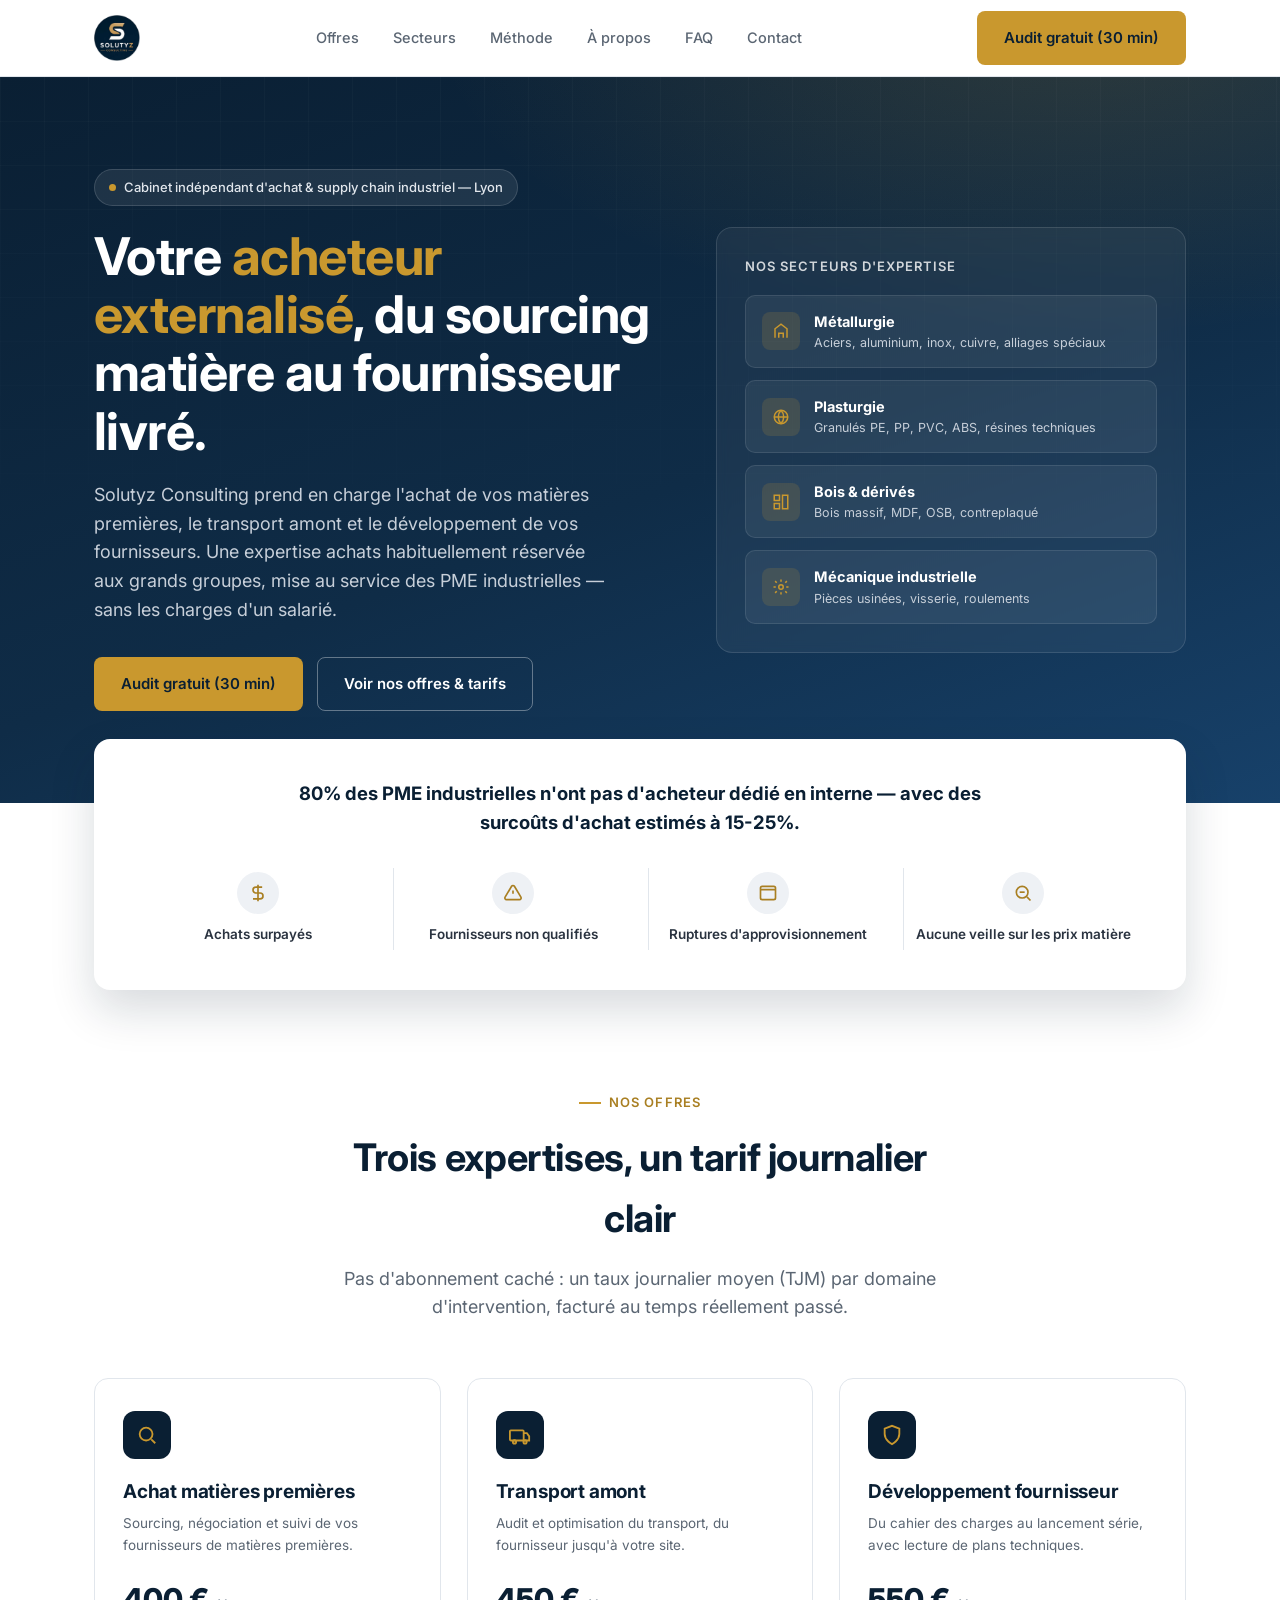
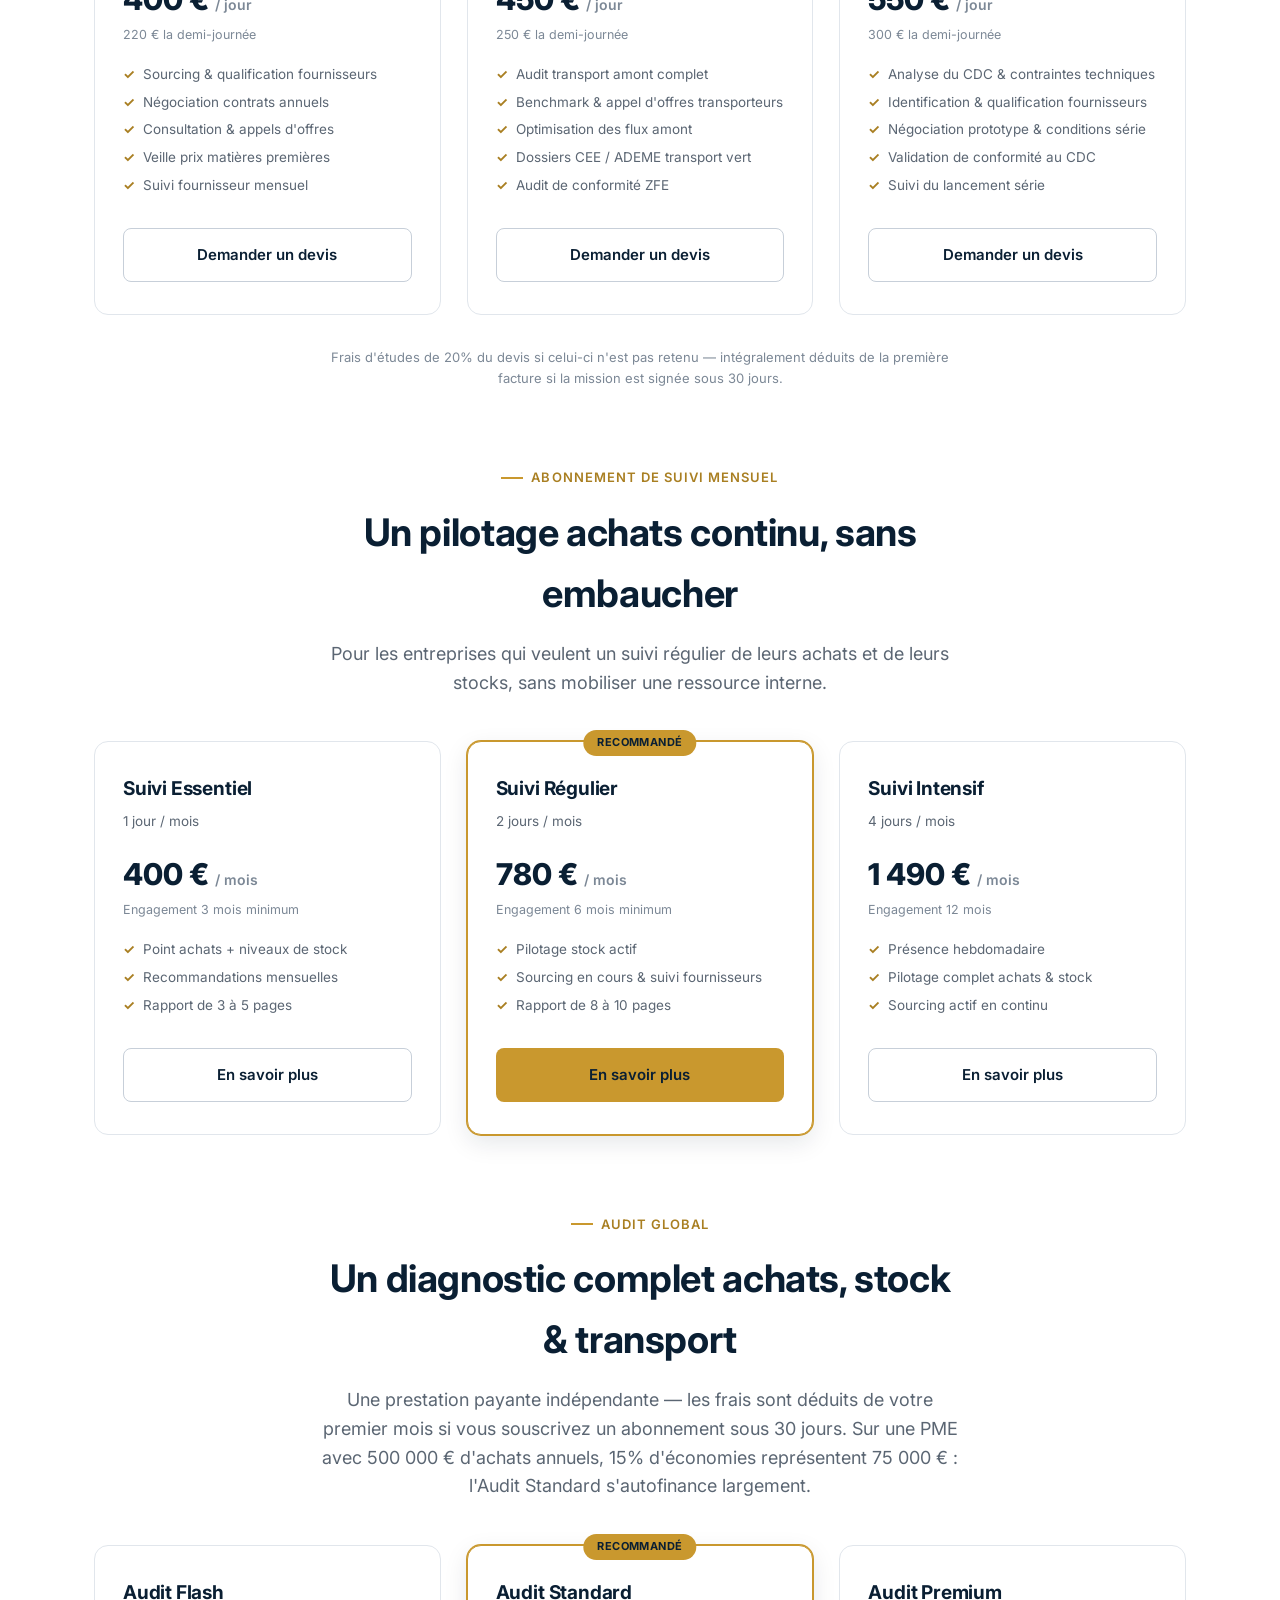
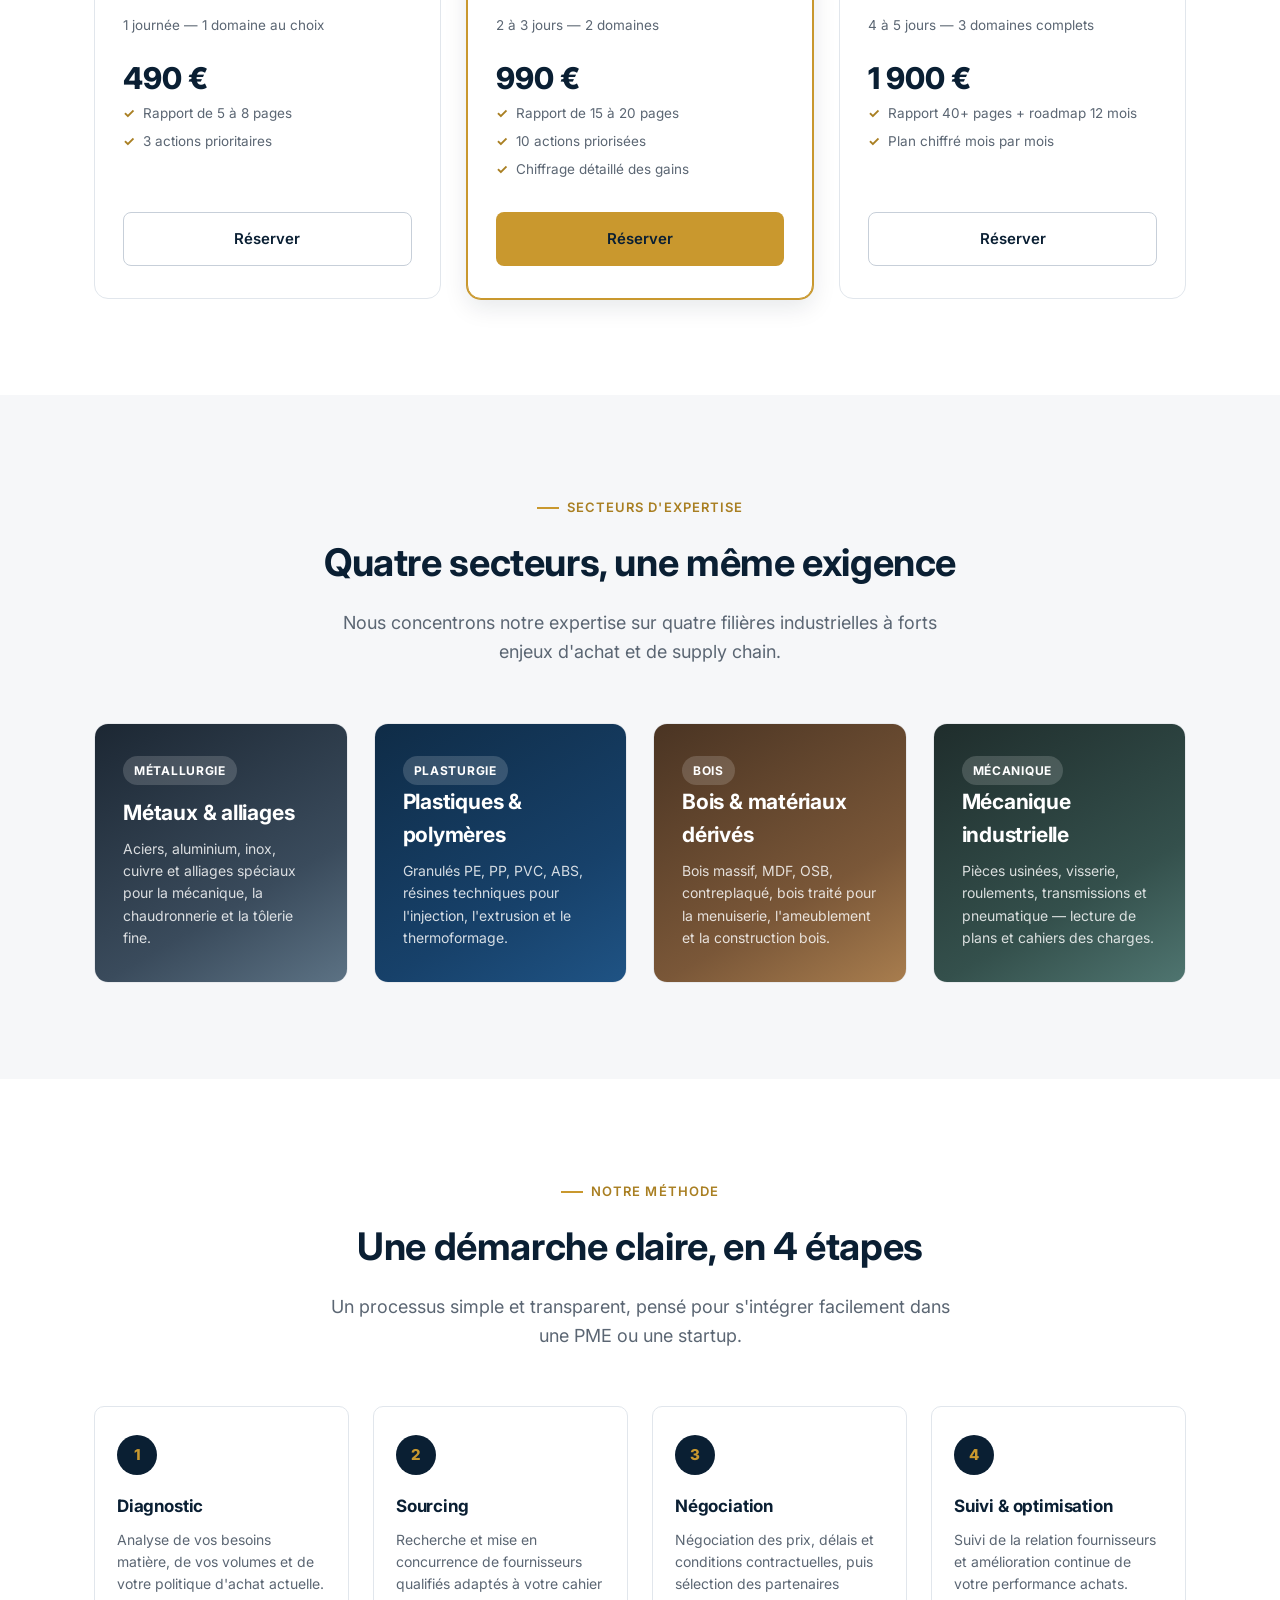
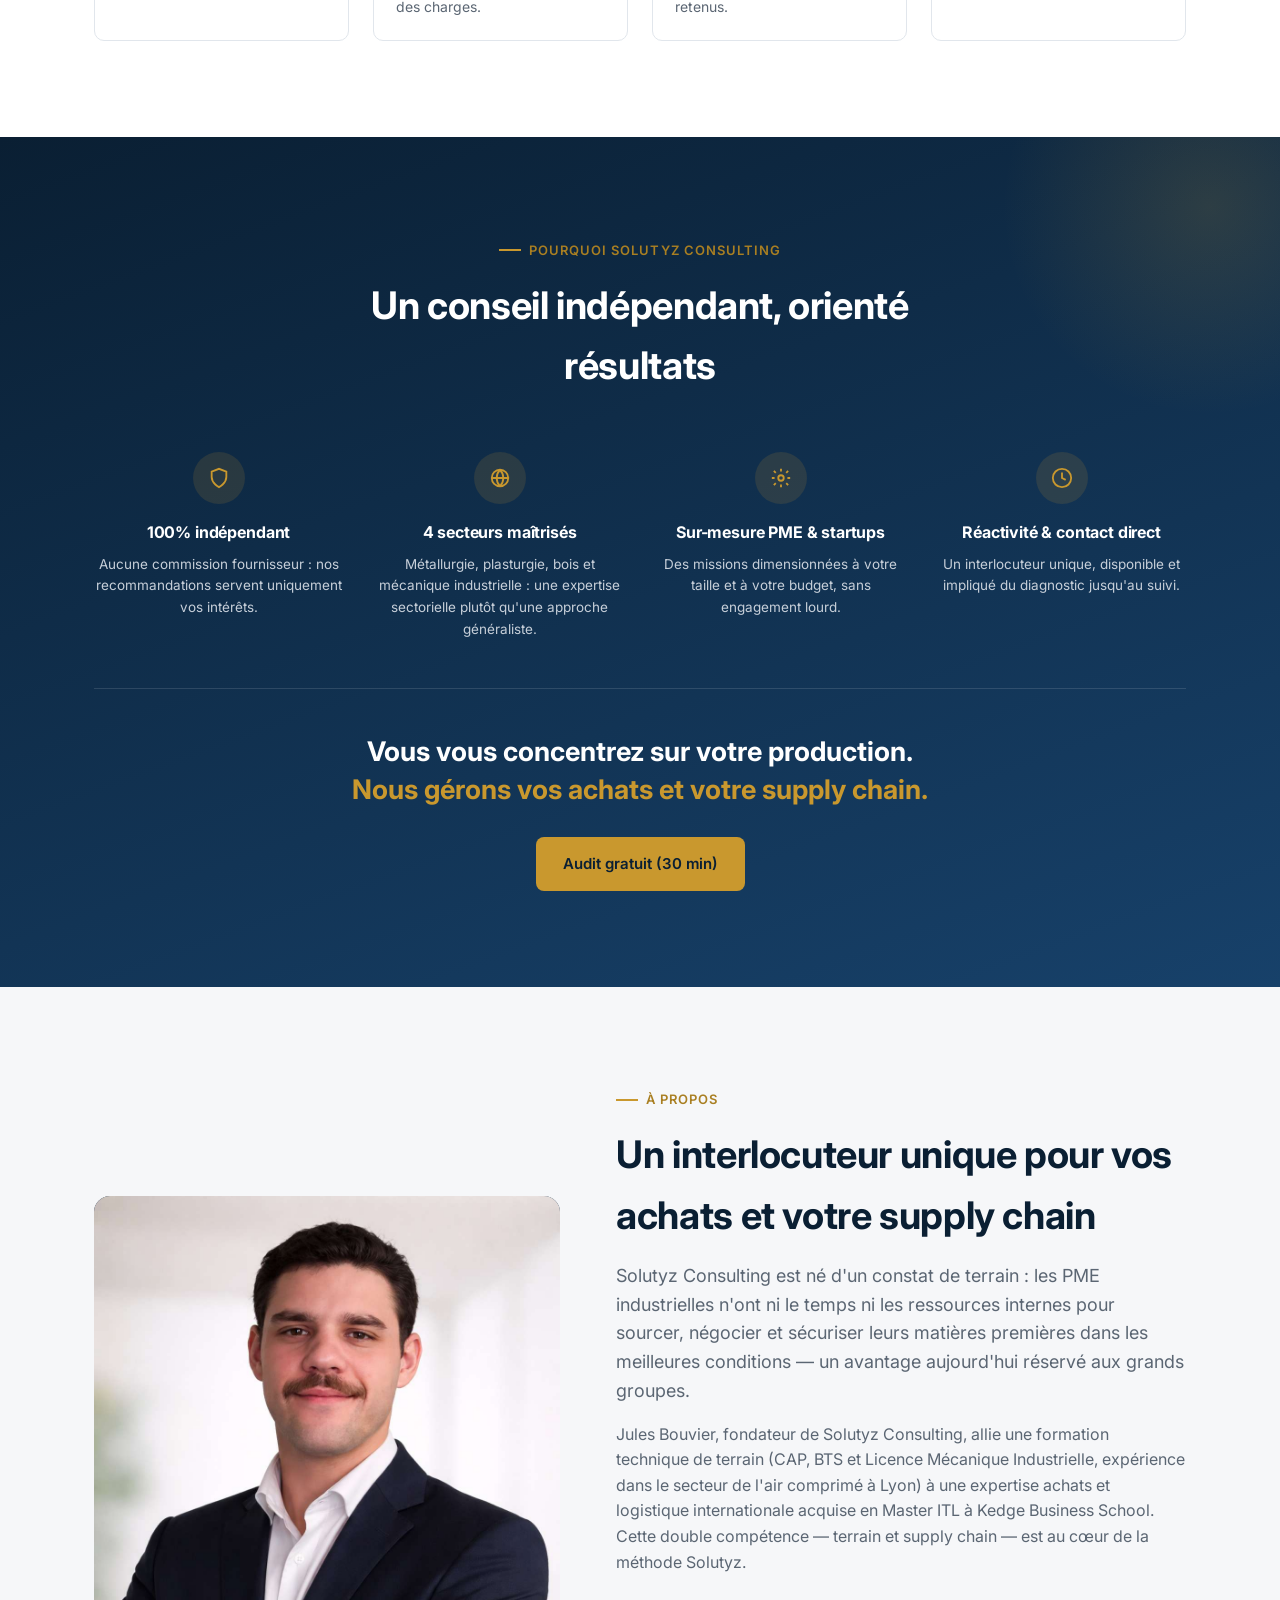
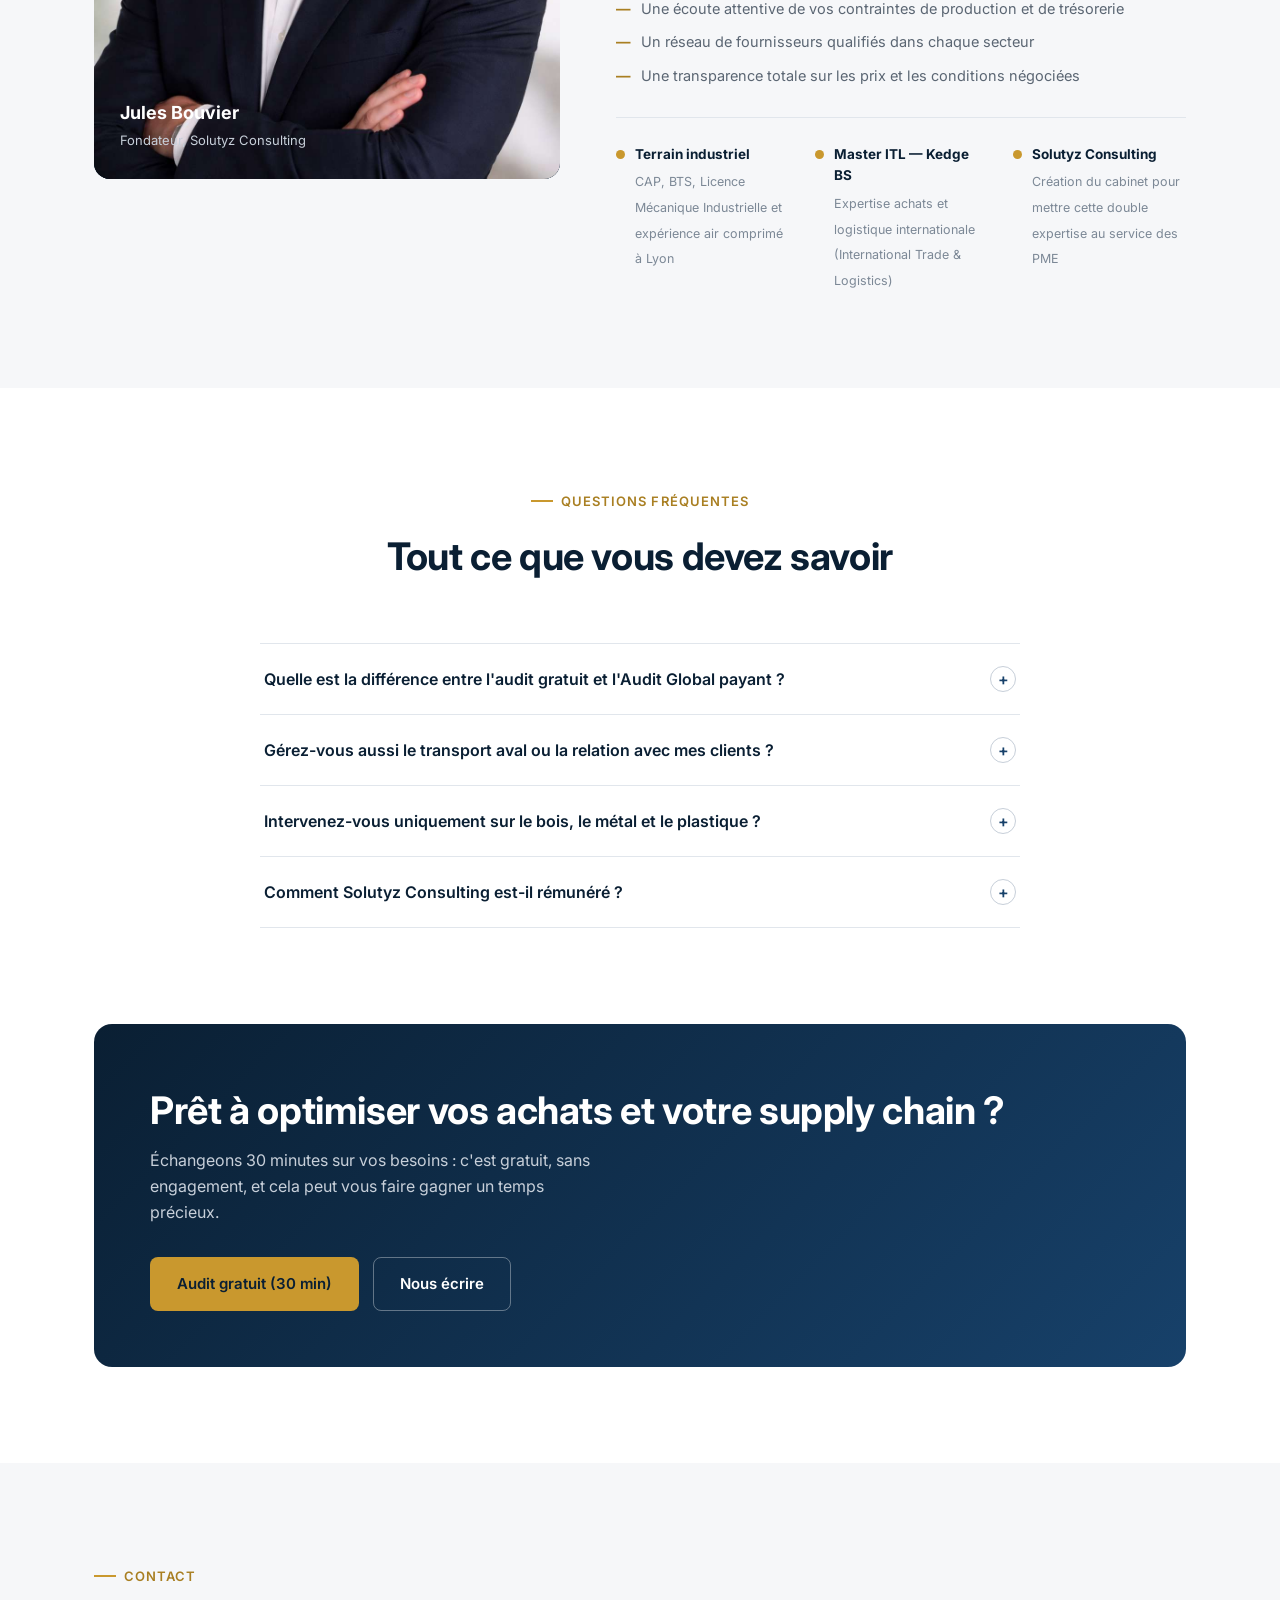
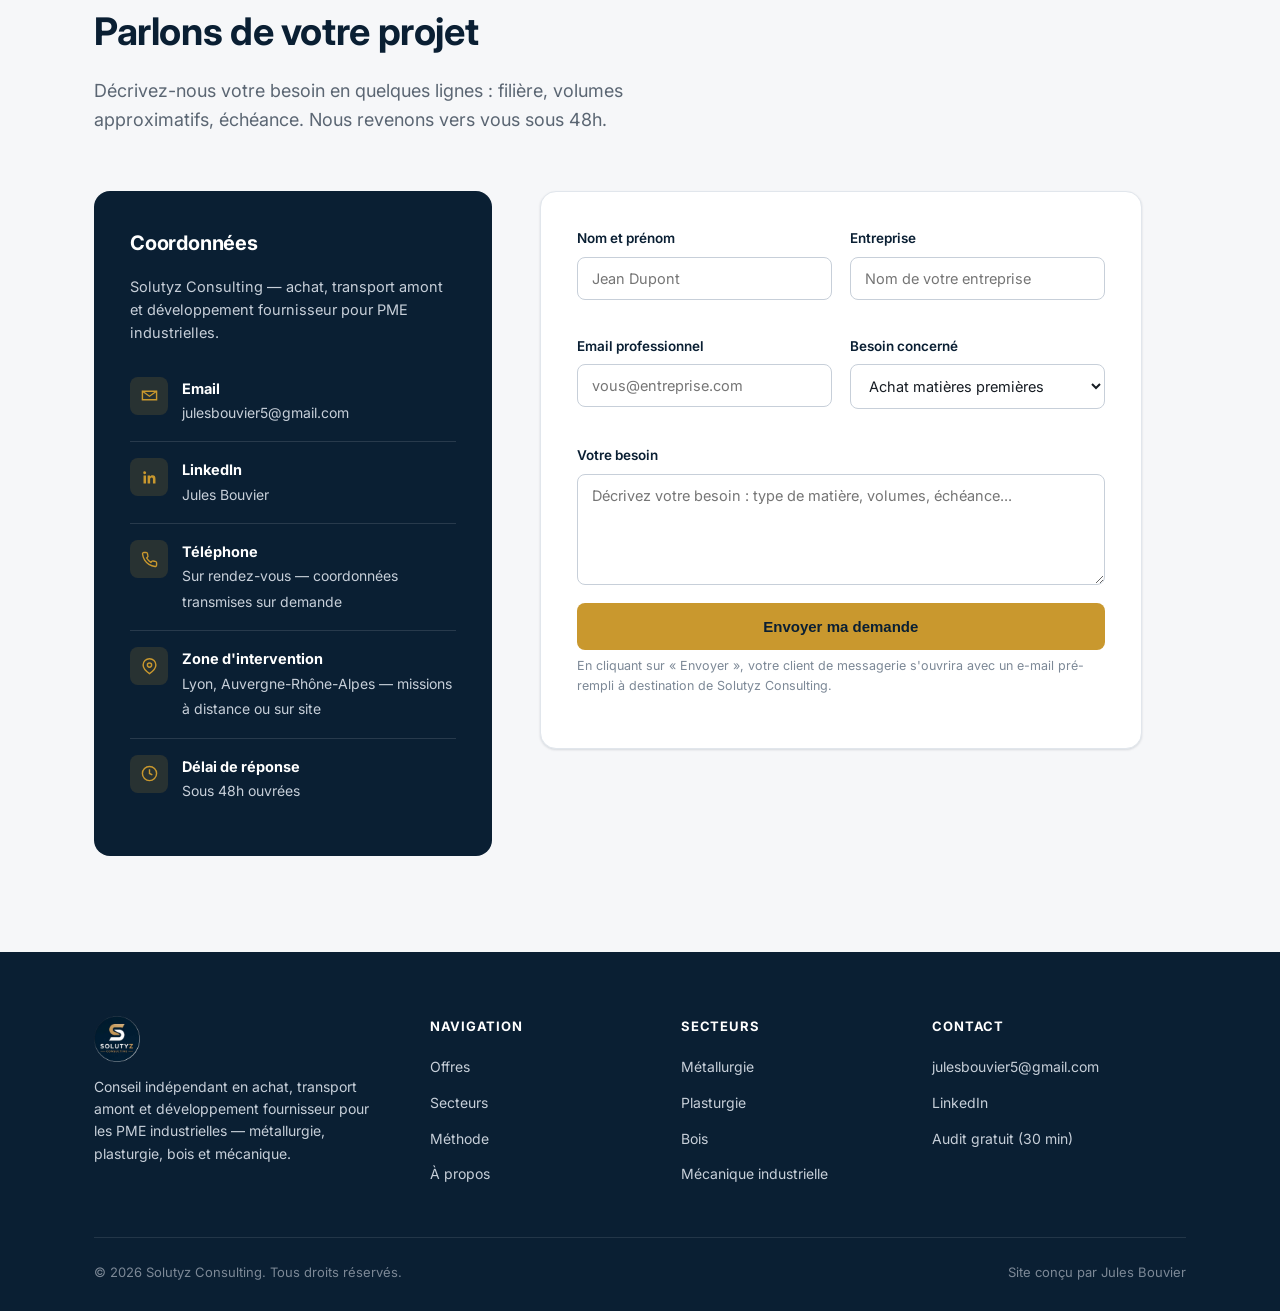
==== index.html @ 5e4d55a3 "Site vitrine Solutyz Consulting" ====
<!DOCTYPE html>
<html lang="fr">
<head>
<meta charset="UTF-8">
<meta name="viewport" content="width=device-width, initial-scale=1.0">
<title>Solutyz Consulting — Achat & Supply Chain industriel pour PME</title>
<meta name="description" content="Solutyz Consulting accompagne les PME industrielles dans l'achat de matières premières, le transport amont et le développement fournisseur — bois, métallurgie, plasturgie et mécanique industrielle. Basé à Lyon, Auvergne-Rhône-Alpes.">
<meta name="theme-color" content="#0a1f33">

<!-- Open Graph -->
<meta property="og:type" content="website">
<meta property="og:title" content="Solutyz Consulting — Achat & Supply Chain industriel">
<meta property="og:description" content="Achat de matières premières, transport amont et développement fournisseur pour PME industrielles — Bois, Métallurgie, Plasturgie, Mécanique.">

<link rel="preconnect" href="https://fonts.googleapis.com">
<link rel="preconnect" href="https://fonts.gstatic.com" crossorigin>
<link href="https://fonts.googleapis.com/css2?family=Inter:wght@400;500;600;700;800&display=swap" rel="stylesheet">
<link rel="stylesheet" href="assets/css/styles.css">

<link rel="icon" type="image/png" href="assets/img/logo.png">
</head>
<body>

<!-- ==================== HEADER ==================== -->
<header class="site-header">
  <div class="container">
    <a href="#accueil" class="brand" aria-label="Solutyz Consulting — Accueil">
      <span class="brand-mark">
        <img src="assets/img/logo.png" alt="Solutyz Consulting" width="100" height="100">
      </span>
    </a>

    <nav class="nav-links" id="navLinks">
      <a href="#offres">Offres</a>
      <a href="#secteurs">Secteurs</a>
      <a href="#methode">Méthode</a>
      <a href="#apropos">À propos</a>
      <a href="#faq">FAQ</a>
      <a href="#contact">Contact</a>
    </nav>

    <div class="header-actions">
      <a href="#contact" class="btn btn-primary">Audit gratuit (30 min)</a>
      <button class="nav-toggle" id="navToggle" aria-label="Ouvrir le menu" aria-expanded="false">
        <span></span><span></span><span></span>
      </button>
    </div>
  </div>
</header>

<!-- ==================== HERO ==================== -->
<section class="hero" id="accueil">
  <div class="container">
    <div class="hero-content">
      <span class="hero-badge"><span class="dot"></span> Cabinet indépendant d'achat &amp; supply chain industriel — Lyon</span>
      <h1>Votre <span class="accent">acheteur externalisé</span>, du sourcing matière au fournisseur livré.</h1>
      <p class="lead">Solutyz Consulting prend en charge l'achat de vos matières premières, le transport amont et le développement de vos fournisseurs. Une expertise achats habituellement réservée aux grands groupes, mise au service des PME industrielles — sans les charges d'un salarié.</p>
      <div class="hero-cta">
        <a href="#contact" class="btn btn-primary">Audit gratuit (30 min)</a>
        <a href="#offres" class="btn btn-outline">Voir nos offres &amp; tarifs</a>
      </div>
    </div>

    <div class="hero-visual">
      <h4>Nos secteurs d'expertise</h4>

      <div class="sector-chip">
        <span class="icon" aria-hidden="true">
          <svg width="18" height="18" viewBox="0 0 24 24" fill="none" stroke="currentColor" stroke-width="2"><path d="M4 21V9l8-6 8 6v12"/><path d="M9 21v-6h6v6"/></svg>
        </span>
        <span>
          <strong>Métallurgie</strong>
          <span>Aciers, aluminium, inox, cuivre, alliages spéciaux</span>
        </span>
      </div>

      <div class="sector-chip">
        <span class="icon" aria-hidden="true">
          <svg width="18" height="18" viewBox="0 0 24 24" fill="none" stroke="currentColor" stroke-width="2"><circle cx="12" cy="12" r="9"/><path d="M12 3a13 13 0 0 1 0 18M12 3a13 13 0 0 0 0 18M3 12h18"/></svg>
        </span>
        <span>
          <strong>Plasturgie</strong>
          <span>Granulés PE, PP, PVC, ABS, résines techniques</span>
        </span>
      </div>

      <div class="sector-chip">
        <span class="icon" aria-hidden="true">
          <svg width="18" height="18" viewBox="0 0 24 24" fill="none" stroke="currentColor" stroke-width="2"><path d="M3 3h7v7H3zM14 3h7v18h-7zM3 14h7v7H3z"/></svg>
        </span>
        <span>
          <strong>Bois &amp; dérivés</strong>
          <span>Bois massif, MDF, OSB, contreplaqué</span>
        </span>
      </div>

      <div class="sector-chip">
        <span class="icon" aria-hidden="true">
          <svg width="18" height="18" viewBox="0 0 24 24" fill="none" stroke="currentColor" stroke-width="2"><circle cx="12" cy="12" r="3"/><path d="M12 2v3M12 19v3M4.2 4.2l2.1 2.1M17.7 17.7l2.1 2.1M2 12h3M19 12h3M4.2 19.8l2.1-2.1M17.7 6.3l2.1-2.1"/></svg>
        </span>
        <span>
          <strong>Mécanique industrielle</strong>
          <span>Pièces usinées, visserie, roulements</span>
        </span>
      </div>
    </div>
  </div>
</section>

<!-- ==================== CONSTAT TERRAIN (chevauche le hero) ==================== -->
<section class="pain-points">
  <div class="container">
    <div class="pain-card reveal">
      <p class="pain-headline">80% des PME industrielles n'ont pas d'acheteur dédié en interne — avec des surcoûts d'achat estimés à 15-25%.</p>
      <div class="pain-grid">
        <div class="pain-item">
          <span class="pain-icon"><svg width="20" height="20" viewBox="0 0 24 24" fill="none" stroke="currentColor" stroke-width="2"><path d="M12 2v20M17 5H9.5a3.5 3.5 0 0 0 0 7h5a3.5 3.5 0 0 1 0 7H6"/></svg></span>
          <span>Achats surpayés</span>
        </div>
        <div class="pain-item">
          <span class="pain-icon"><svg width="20" height="20" viewBox="0 0 24 24" fill="none" stroke="currentColor" stroke-width="2"><path d="M12 9v4M12 17h.01"/><path d="M10.3 3.9L2.5 17a2 2 0 0 0 1.7 3h15.6a2 2 0 0 0 1.7-3L13.7 3.9a2 2 0 0 0-3.4 0z"/></svg></span>
          <span>Fournisseurs non qualifiés</span>
        </div>
        <div class="pain-item">
          <span class="pain-icon"><svg width="20" height="20" viewBox="0 0 24 24" fill="none" stroke="currentColor" stroke-width="2"><path d="M21 8V6a2 2 0 0 0-2-2H5a2 2 0 0 0-2 2v2M3 8v10a2 2 0 0 0 2 2h14a2 2 0 0 0 2-2V8M3 8h18M8 12h.01M8 16h.01"/></svg></span>
          <span>Ruptures d'approvisionnement</span>
        </div>
        <div class="pain-item">
          <span class="pain-icon"><svg width="20" height="20" viewBox="0 0 24 24" fill="none" stroke="currentColor" stroke-width="2"><circle cx="11" cy="11" r="7"/><path d="M21 21l-4.3-4.3"/><path d="M8 11h6"/></svg></span>
          <span>Aucune veille sur les prix matière</span>
        </div>
      </div>
    </div>
  </div>
</section>

<!-- ==================== OFFRES & TARIFS ==================== -->
<section class="section" id="offres">
  <div class="container">
    <div class="section-head center reveal">
      <div class="eyebrow" style="justify-content:center">Nos offres</div>
      <h2>Trois expertises, un tarif journalier clair</h2>
      <p class="lead">Pas d'abonnement caché : un taux journalier moyen (TJM) par domaine d'intervention, facturé au temps réellement passé.</p>
    </div>

    <div class="grid grid-3 pricing-grid">
      <div class="pricing-card reveal">
        <div class="p-icon"><svg width="22" height="22" viewBox="0 0 24 24" fill="none" stroke="currentColor" stroke-width="2"><circle cx="11" cy="11" r="7"/><path d="M21 21l-4.3-4.3"/></svg></div>
        <h3>Achat matières premières</h3>
        <p class="p-desc">Sourcing, négociation et suivi de vos fournisseurs de matières premières.</p>
        <div class="p-price">400 € <span>/ jour</span></div>
        <div class="p-half">220 € la demi-journée</div>
        <ul class="p-features">
          <li>Sourcing &amp; qualification fournisseurs</li>
          <li>Négociation contrats annuels</li>
          <li>Consultation &amp; appels d'offres</li>
          <li>Veille prix matières premières</li>
          <li>Suivi fournisseur mensuel</li>
        </ul>
        <a href="#contact" class="btn btn-outline-dark btn-block">Demander un devis</a>
      </div>

      <div class="pricing-card reveal">
        <div class="p-icon"><svg width="22" height="22" viewBox="0 0 24 24" fill="none" stroke="currentColor" stroke-width="2"><rect x="1" y="7" width="15" height="11" rx="1"/><path d="M16 10h3.5L22 13.5V18h-6"/><circle cx="6" cy="19.5" r="1.8"/><circle cx="17.5" cy="19.5" r="1.8"/></svg></div>
        <h3>Transport amont</h3>
        <p class="p-desc">Audit et optimisation du transport, du fournisseur jusqu'à votre site.</p>
        <div class="p-price">450 € <span>/ jour</span></div>
        <div class="p-half">250 € la demi-journée</div>
        <ul class="p-features">
          <li>Audit transport amont complet</li>
          <li>Benchmark &amp; appel d'offres transporteurs</li>
          <li>Optimisation des flux amont</li>
          <li>Dossiers CEE / ADEME transport vert</li>
          <li>Audit de conformité ZFE</li>
        </ul>
        <a href="#contact" class="btn btn-outline-dark btn-block">Demander un devis</a>
      </div>

      <div class="pricing-card reveal">
        <div class="p-icon"><svg width="22" height="22" viewBox="0 0 24 24" fill="none" stroke="currentColor" stroke-width="2"><path d="M12 22s8-4 8-11V5l-8-3-8 3v6c0 7 8 11 8 11z"/></svg></div>
        <h3>Développement fournisseur</h3>
        <p class="p-desc">Du cahier des charges au lancement série, avec lecture de plans techniques.</p>
        <div class="p-price">550 € <span>/ jour</span></div>
        <div class="p-half">300 € la demi-journée</div>
        <ul class="p-features">
          <li>Analyse du CDC &amp; contraintes techniques</li>
          <li>Identification &amp; qualification fournisseurs</li>
          <li>Négociation prototype &amp; conditions série</li>
          <li>Validation de conformité au CDC</li>
          <li>Suivi du lancement série</li>
        </ul>
        <a href="#contact" class="btn btn-outline-dark btn-block">Demander un devis</a>
      </div>
    </div>

    <p class="pricing-note">Frais d'études de 20% du devis si celui-ci n'est pas retenu — intégralement déduits de la première facture si la mission est signée sous 30 jours.</p>

    <!-- Abonnements de suivi -->
    <div class="pricing-subgroup">
      <div class="section-head center reveal subgroup-head">
        <div class="eyebrow" style="justify-content:center">Abonnement de suivi mensuel</div>
        <h2>Un pilotage achats continu, sans embaucher</h2>
        <p class="lead">Pour les entreprises qui veulent un suivi régulier de leurs achats et de leurs stocks, sans mobiliser une ressource interne.</p>
      </div>

      <div class="grid grid-3 pricing-grid">
        <div class="pricing-card reveal">
          <h3>Suivi Essentiel</h3>
          <p class="p-desc">1 jour / mois</p>
          <div class="p-price">400 € <span>/ mois</span></div>
          <div class="p-half">Engagement 3 mois minimum</div>
          <ul class="p-features">
            <li>Point achats + niveaux de stock</li>
            <li>Recommandations mensuelles</li>
            <li>Rapport de 3 à 5 pages</li>
          </ul>
          <a href="#contact" class="btn btn-outline-dark btn-block">En savoir plus</a>
        </div>

        <div class="pricing-card featured reveal">
          <h3>Suivi Régulier</h3>
          <p class="p-desc">2 jours / mois</p>
          <div class="p-price">780 € <span>/ mois</span></div>
          <div class="p-half">Engagement 6 mois minimum</div>
          <ul class="p-features">
            <li>Pilotage stock actif</li>
            <li>Sourcing en cours &amp; suivi fournisseurs</li>
            <li>Rapport de 8 à 10 pages</li>
          </ul>
          <a href="#contact" class="btn btn-primary btn-block">En savoir plus</a>
        </div>

        <div class="pricing-card reveal">
          <h3>Suivi Intensif</h3>
          <p class="p-desc">4 jours / mois</p>
          <div class="p-price">1 490 € <span>/ mois</span></div>
          <div class="p-half">Engagement 12 mois</div>
          <ul class="p-features">
            <li>Présence hebdomadaire</li>
            <li>Pilotage complet achats &amp; stock</li>
            <li>Sourcing actif en continu</li>
          </ul>
          <a href="#contact" class="btn btn-outline-dark btn-block">En savoir plus</a>
        </div>
      </div>
    </div>

    <!-- Audit global -->
    <div class="pricing-subgroup">
      <div class="section-head center reveal subgroup-head">
        <div class="eyebrow" style="justify-content:center">Audit Global</div>
        <h2>Un diagnostic complet achats, stock &amp; transport</h2>
        <p class="lead">Une prestation payante indépendante — les frais sont déduits de votre premier mois si vous souscrivez un abonnement sous 30 jours. Sur une PME avec 500&nbsp;000&nbsp;€ d'achats annuels, 15% d'économies représentent 75&nbsp;000&nbsp;€ : l'Audit Standard s'autofinance largement.</p>
      </div>

      <div class="grid grid-3 pricing-grid">
        <div class="pricing-card reveal">
          <h3>Audit Flash</h3>
          <p class="p-desc">1 journée — 1 domaine au choix</p>
          <div class="p-price">490 €</div>
          <ul class="p-features">
            <li>Rapport de 5 à 8 pages</li>
            <li>3 actions prioritaires</li>
          </ul>
          <a href="#contact" class="btn btn-outline-dark btn-block">Réserver</a>
        </div>

        <div class="pricing-card featured reveal">
          <h3>Audit Standard</h3>
          <p class="p-desc">2 à 3 jours — 2 domaines</p>
          <div class="p-price">990 €</div>
          <ul class="p-features">
            <li>Rapport de 15 à 20 pages</li>
            <li>10 actions priorisées</li>
            <li>Chiffrage détaillé des gains</li>
          </ul>
          <a href="#contact" class="btn btn-primary btn-block">Réserver</a>
        </div>

        <div class="pricing-card reveal">
          <h3>Audit Premium</h3>
          <p class="p-desc">4 à 5 jours — 3 domaines complets</p>
          <div class="p-price">1 900 €</div>
          <ul class="p-features">
            <li>Rapport 40+ pages + roadmap 12 mois</li>
            <li>Plan chiffré mois par mois</li>
          </ul>
          <a href="#contact" class="btn btn-outline-dark btn-block">Réserver</a>
        </div>
      </div>
    </div>
  </div>
</section>

<!-- ==================== SECTEURS ==================== -->
<section class="section section-alt" id="secteurs">
  <div class="container">
    <div class="section-head center reveal">
      <div class="eyebrow" style="justify-content:center">Secteurs d'expertise</div>
      <h2>Quatre secteurs, une même exigence</h2>
      <p class="lead">Nous concentrons notre expertise sur quatre filières industrielles à forts enjeux d'achat et de supply chain.</p>
    </div>

    <div class="grid grid-4">
      <div class="sector-card metal reveal">
        <span class="tag">Métallurgie</span>
        <h3>Métaux &amp; alliages</h3>
        <p>Aciers, aluminium, inox, cuivre et alliages spéciaux pour la mécanique, la chaudronnerie et la tôlerie fine.</p>
      </div>

      <div class="sector-card plastique reveal">
        <span class="tag">Plasturgie</span>
        <h3>Plastiques &amp; polymères</h3>
        <p>Granulés PE, PP, PVC, ABS, résines techniques pour l'injection, l'extrusion et le thermoformage.</p>
      </div>

      <div class="sector-card bois reveal">
        <span class="tag">Bois</span>
        <h3>Bois &amp; matériaux dérivés</h3>
        <p>Bois massif, MDF, OSB, contreplaqué, bois traité pour la menuiserie, l'ameublement et la construction bois.</p>
      </div>

      <div class="sector-card mecanique reveal">
        <span class="tag">Mécanique</span>
        <h3>Mécanique industrielle</h3>
        <p>Pièces usinées, visserie, roulements, transmissions et pneumatique — lecture de plans et cahiers des charges.</p>
      </div>
    </div>
  </div>
</section>

<!-- ==================== MÉTHODE ==================== -->
<section class="section" id="methode">
  <div class="container">
    <div class="section-head center reveal">
      <div class="eyebrow" style="justify-content:center">Notre méthode</div>
      <h2>Une démarche claire, en 4 étapes</h2>
      <p class="lead">Un processus simple et transparent, pensé pour s'intégrer facilement dans une PME ou une startup.</p>
    </div>

    <div class="process">
      <div class="process-step reveal">
        <div class="step-num">1</div>
        <h3>Diagnostic</h3>
        <p>Analyse de vos besoins matière, de vos volumes et de votre politique d'achat actuelle.</p>
      </div>
      <div class="process-step reveal">
        <div class="step-num">2</div>
        <h3>Sourcing</h3>
        <p>Recherche et mise en concurrence de fournisseurs qualifiés adaptés à votre cahier des charges.</p>
      </div>
      <div class="process-step reveal">
        <div class="step-num">3</div>
        <h3>Négociation</h3>
        <p>Négociation des prix, délais et conditions contractuelles, puis sélection des partenaires retenus.</p>
      </div>
      <div class="process-step reveal">
        <div class="step-num">4</div>
        <h3>Suivi &amp; optimisation</h3>
        <p>Suivi de la relation fournisseurs et amélioration continue de votre performance achats.</p>
      </div>
    </div>
  </div>
</section>

<!-- ==================== POURQUOI SOLUTYZ ==================== -->
<section class="why-band">
  <div class="container">
    <div class="section-head center reveal" style="max-width:640px;">
      <div class="eyebrow" style="justify-content:center">Pourquoi Solutyz Consulting</div>
      <h2 style="color:#fff;">Un conseil indépendant, orienté résultats</h2>
    </div>

    <div class="why-grid reveal">
      <div class="why-item">
        <span class="why-icon"><svg width="22" height="22" viewBox="0 0 24 24" fill="none" stroke="currentColor" stroke-width="2"><path d="M12 22s8-4 8-11V5l-8-3-8 3v6c0 7 8 11 8 11z"/></svg></span>
        <h4>100% indépendant</h4>
        <p>Aucune commission fournisseur : nos recommandations servent uniquement vos intérêts.</p>
      </div>
      <div class="why-item">
        <span class="why-icon"><svg width="22" height="22" viewBox="0 0 24 24" fill="none" stroke="currentColor" stroke-width="2"><circle cx="12" cy="12" r="9"/><path d="M12 3a13 13 0 0 1 0 18M12 3a13 13 0 0 0 0 18M3 12h18"/></svg></span>
        <h4>4 secteurs maîtrisés</h4>
        <p>Métallurgie, plasturgie, bois et mécanique industrielle : une expertise sectorielle plutôt qu'une approche généraliste.</p>
      </div>
      <div class="why-item">
        <span class="why-icon"><svg width="22" height="22" viewBox="0 0 24 24" fill="none" stroke="currentColor" stroke-width="2"><circle cx="12" cy="12" r="3"/><path d="M12 2v3M12 19v3M4.2 4.2l2.1 2.1M17.7 17.7l2.1 2.1M2 12h3M19 12h3M4.2 19.8l2.1-2.1M17.7 6.3l2.1-2.1"/></svg></span>
        <h4>Sur-mesure PME &amp; startups</h4>
        <p>Des missions dimensionnées à votre taille et à votre budget, sans engagement lourd.</p>
      </div>
      <div class="why-item">
        <span class="why-icon"><svg width="22" height="22" viewBox="0 0 24 24" fill="none" stroke="currentColor" stroke-width="2"><circle cx="12" cy="12" r="10"/><path d="M12 6v6l4 2"/></svg></span>
        <h4>Réactivité &amp; contact direct</h4>
        <p>Un interlocuteur unique, disponible et impliqué du diagnostic jusqu'au suivi.</p>
      </div>
    </div>

    <div class="why-tagline reveal">
      <p>Vous vous concentrez sur votre production.<br><span class="accent">Nous gérons vos achats et votre supply chain.</span></p>
      <a href="#contact" class="btn btn-primary">Audit gratuit (30 min)</a>
    </div>
  </div>
</section>

<!-- ==================== À PROPOS ==================== -->
<section class="section section-alt" id="apropos">
  <div class="container">
    <div class="about-wrap">
      <div class="about-photo reveal">
        <img src="assets/img/founder.jpg" alt="Jules Bouvier, fondateur de Solutyz Consulting">
        <div class="caption">
          <strong>Jules Bouvier</strong>
          <span>Fondateur, Solutyz Consulting</span>
        </div>
      </div>

      <div class="reveal">
        <div class="eyebrow">À propos</div>
        <h2>Un interlocuteur unique pour vos achats et votre supply chain</h2>
        <p class="lead">Solutyz Consulting est né d'un constat de terrain : les PME industrielles n'ont ni le temps ni les ressources internes pour sourcer, négocier et sécuriser leurs matières premières dans les meilleures conditions — un avantage aujourd'hui réservé aux grands groupes.</p>
        <p>Jules Bouvier, fondateur de Solutyz Consulting, allie une formation technique de terrain (CAP, BTS et Licence Mécanique Industrielle, expérience dans le secteur de l'air comprimé à Lyon) à une expertise achats et logistique internationale acquise en Master ITL à Kedge Business School. Cette double compétence — terrain et supply chain — est au cœur de la méthode Solutyz.</p>
        <ul class="about-quote-list">
          <li>Une écoute attentive de vos contraintes de production et de trésorerie</li>
          <li>Un réseau de fournisseurs qualifiés dans chaque secteur</li>
          <li>Une transparence totale sur les prix et les conditions négociées</li>
        </ul>

        <div class="mini-timeline">
          <div class="mini-step">
            <span class="dot"></span>
            <div><strong>Terrain industriel</strong><span>CAP, BTS, Licence Mécanique Industrielle et expérience air comprimé à Lyon</span></div>
          </div>
          <div class="mini-step">
            <span class="dot"></span>
            <div><strong>Master ITL — Kedge BS</strong><span>Expertise achats et logistique internationale (International Trade &amp; Logistics)</span></div>
          </div>
          <div class="mini-step">
            <span class="dot"></span>
            <div><strong>Solutyz Consulting</strong><span>Création du cabinet pour mettre cette double expertise au service des PME</span></div>
          </div>
        </div>
      </div>
    </div>
  </div>
</section>

<!-- ==================== FAQ ==================== -->
<section class="section" id="faq">
  <div class="container">
    <div class="section-head center reveal">
      <div class="eyebrow" style="justify-content:center">Questions fréquentes</div>
      <h2>Tout ce que vous devez savoir</h2>
    </div>

    <div style="max-width:760px;margin:0 auto;">
      <div class="faq-item reveal">
        <button class="faq-question">Quelle est la différence entre l'audit gratuit et l'Audit Global payant ?
          <span class="plus">+</span>
        </button>
        <div class="faq-answer"><p>L'audit gratuit est un échange de 30 minutes pour comprendre votre besoin et identifier vos principaux leviers, sans engagement. L'Audit Global (490 à 1 900 €) est un diagnostic approfondi et documenté de vos achats, stocks et transport amont, avec un rapport détaillé et une roadmap chiffrée — ses frais sont déduits de votre première facture si vous signez une mission sous 30 jours.</p></div>
      </div>
      <div class="faq-item reveal">
        <button class="faq-question">Gérez-vous aussi le transport aval ou la relation avec mes clients ?
          <span class="plus">+</span>
        </button>
        <div class="faq-answer"><p>Non. Notre périmètre s'arrête au transport amont, du fournisseur jusqu'à votre site. La relation avec vos clients, le transport aval, la facturation et le SAV client final restent entièrement de votre ressort — c'est votre valeur ajoutée.</p></div>
      </div>
      <div class="faq-item reveal">
        <button class="faq-question">Intervenez-vous uniquement sur le bois, le métal et le plastique ?
          <span class="plus">+</span>
        </button>
        <div class="faq-answer"><p>Ce sont trois de nos quatre secteurs de prédilection, aux côtés de la mécanique industrielle. Parlons de votre besoin : d'autres matières premières industrielles peuvent être étudiées au cas par cas.</p></div>
      </div>
      <div class="faq-item reveal">
        <button class="faq-question">Comment Solutyz Consulting est-il rémunéré ?
          <span class="plus">+</span>
        </button>
        <div class="faq-answer"><p>Au taux journalier moyen selon le domaine (400 à 550 €/jour), en abonnement de suivi mensuel, ou via l'Audit Global — jamais par commission fournisseur, pour garantir des recommandations 100% indépendantes.</p></div>
      </div>
    </div>
  </div>
</section>

<!-- ==================== CTA BAND ==================== -->
<section class="section" style="padding-top:0;">
  <div class="container">
    <div class="cta-band reveal">
      <div>
        <h2>Prêt à optimiser vos achats et votre supply chain ?</h2>
        <p>Échangeons 30 minutes sur vos besoins : c'est gratuit, sans engagement, et cela peut vous faire gagner un temps précieux.</p>
      </div>
      <div class="cta-band-actions">
        <a href="#contact" class="btn btn-primary">Audit gratuit (30 min)</a>
        <a href="mailto:julesbouvier5@gmail.com" class="btn btn-outline">Nous écrire</a>
      </div>
    </div>
  </div>
</section>

<!-- ==================== CONTACT ==================== -->
<section class="section section-alt" id="contact">
  <div class="container">
    <div class="section-head reveal">
      <div class="eyebrow">Contact</div>
      <h2>Parlons de votre projet</h2>
      <p class="lead">Décrivez-nous votre besoin en quelques lignes : filière, volumes approximatifs, échéance. Nous revenons vers vous sous 48h.</p>
    </div>

    <div class="contact-wrap">
      <div class="contact-info-card reveal">
        <h3>Coordonnées</h3>
        <p>Solutyz Consulting — achat, transport amont et développement fournisseur pour PME industrielles.</p>

        <div class="contact-row">
          <span class="icon"><svg width="17" height="17" viewBox="0 0 24 24" fill="none" stroke="currentColor" stroke-width="2"><path d="M4 4h16v16H4z" opacity="0"/><path d="M22 6l-10 7L2 6"/><path d="M2 6h20v12H2z"/></svg></span>
          <div>
            <strong>Email</strong>
            <a href="mailto:julesbouvier5@gmail.com">julesbouvier5@gmail.com</a>
          </div>
        </div>

        <div class="contact-row">
          <span class="icon"><svg width="17" height="17" viewBox="0 0 24 24" fill="currentColor" stroke="none"><path d="M20.45 20.45h-3.56v-5.57c0-1.33-.02-3.03-1.85-3.03-1.85 0-2.14 1.45-2.14 2.94v5.66H9.34V9h3.41v1.56h.05c.48-.9 1.64-1.85 3.37-1.85 3.6 0 4.27 2.37 4.27 5.46v6.28zM5.34 7.43a2.07 2.07 0 1 1 0-4.13 2.07 2.07 0 0 1 0 4.13zM7.12 20.45H3.56V9h3.56v11.45z"/></svg></span>
          <div>
            <strong>LinkedIn</strong>
            <a href="https://www.linkedin.com/in/jules-bouvier-32592b1b7/" target="_blank" rel="noopener">Jules Bouvier</a>
          </div>
        </div>

        <div class="contact-row">
          <span class="icon"><svg width="17" height="17" viewBox="0 0 24 24" fill="none" stroke="currentColor" stroke-width="2"><path d="M22 16.9v3a2 2 0 0 1-2.2 2 19.8 19.8 0 0 1-8.6-3 19.5 19.5 0 0 1-6-6 19.8 19.8 0 0 1-3-8.7A2 2 0 0 1 4.1 2h3a2 2 0 0 1 2 1.7c.1.9.3 1.8.6 2.7a2 2 0 0 1-.4 2.1L8 9.9a16 16 0 0 0 6 6l1.4-1.4a2 2 0 0 1 2.1-.4c.9.3 1.8.5 2.7.6a2 2 0 0 1 1.8 2z"/></svg></span>
          <div>
            <strong>Téléphone</strong>
            <span>Sur rendez-vous — coordonnées transmises sur demande</span>
          </div>
        </div>

        <div class="contact-row">
          <span class="icon"><svg width="17" height="17" viewBox="0 0 24 24" fill="none" stroke="currentColor" stroke-width="2"><path d="M21 10c0 6-9 12-9 12s-9-6-9-12a9 9 0 0 1 18 0z"/><circle cx="12" cy="10" r="3"/></svg></span>
          <div>
            <strong>Zone d'intervention</strong>
            <span>Lyon, Auvergne-Rhône-Alpes — missions à distance ou sur site</span>
          </div>
        </div>

        <div class="contact-row">
          <span class="icon"><svg width="17" height="17" viewBox="0 0 24 24" fill="none" stroke="currentColor" stroke-width="2"><circle cx="12" cy="12" r="10"/><path d="M12 6v6l4 2"/></svg></span>
          <div>
            <strong>Délai de réponse</strong>
            <span>Sous 48h ouvrées</span>
          </div>
        </div>
      </div>

      <div class="form-card reveal">
        <div class="form-success" id="formSuccess">Merci ! Votre messagerie va s'ouvrir avec votre demande pré-remplie : il ne vous reste qu'à l'envoyer.</div>
        <form id="contactForm">
          <div class="form-grid">
            <div class="form-field">
              <label for="name">Nom et prénom</label>
              <input type="text" id="name" name="name" required placeholder="Jean Dupont">
            </div>
            <div class="form-field">
              <label for="company">Entreprise</label>
              <input type="text" id="company" name="company" placeholder="Nom de votre entreprise">
            </div>
            <div class="form-field">
              <label for="email">Email professionnel</label>
              <input type="email" id="email" name="email" required placeholder="vous@entreprise.com">
            </div>
            <div class="form-field">
              <label for="sector">Besoin concerné</label>
              <select id="sector" name="sector">
                <option value="Achat matières premières">Achat matières premières</option>
                <option value="Transport amont">Transport amont</option>
                <option value="Développement fournisseur">Développement fournisseur</option>
                <option value="Abonnement de suivi">Abonnement de suivi</option>
                <option value="Audit Global">Audit Global</option>
                <option value="Autre">Autre / je ne sais pas encore</option>
              </select>
            </div>
            <div class="form-field full">
              <label for="message">Votre besoin</label>
              <textarea id="message" name="message" rows="5" required placeholder="Décrivez votre besoin : type de matière, volumes, échéance..."></textarea>
            </div>
          </div>
          <button type="submit" class="btn btn-primary btn-block">Envoyer ma demande</button>
          <p class="form-note">En cliquant sur « Envoyer », votre client de messagerie s'ouvrira avec un e-mail pré-rempli à destination de Solutyz Consulting.</p>
        </form>
      </div>
    </div>
  </div>
</section>

<!-- ==================== FOOTER ==================== -->
<footer class="site-footer">
  <div class="container">
    <div class="footer-grid">
      <div class="footer-brand">
        <a href="#accueil" class="brand" style="margin-bottom:14px;" aria-label="Solutyz Consulting — Accueil">
          <span class="brand-mark">
            <img src="assets/img/logo.png" alt="Solutyz Consulting" width="100" height="100">
          </span>
        </a>
        <p>Conseil indépendant en achat, transport amont et développement fournisseur pour les PME industrielles — métallurgie, plasturgie, bois et mécanique.</p>
      </div>

      <div>
        <h4>Navigation</h4>
        <ul>
          <li><a href="#offres">Offres</a></li>
          <li><a href="#secteurs">Secteurs</a></li>
          <li><a href="#methode">Méthode</a></li>
          <li><a href="#apropos">À propos</a></li>
        </ul>
      </div>

      <div>
        <h4>Secteurs</h4>
        <ul>
          <li><a href="#secteurs">Métallurgie</a></li>
          <li><a href="#secteurs">Plasturgie</a></li>
          <li><a href="#secteurs">Bois</a></li>
          <li><a href="#secteurs">Mécanique industrielle</a></li>
        </ul>
      </div>

      <div>
        <h4>Contact</h4>
        <ul>
          <li><a href="mailto:julesbouvier5@gmail.com">julesbouvier5@gmail.com</a></li>
          <li><a href="https://www.linkedin.com/in/jules-bouvier-32592b1b7/" target="_blank" rel="noopener">LinkedIn</a></li>
          <li><a href="#contact">Audit gratuit (30 min)</a></li>
        </ul>
      </div>
    </div>

    <div class="footer-bottom">
      <span>© <span id="year"></span> Solutyz Consulting. Tous droits réservés.</span>
      <span>Site conçu par Jules Bouvier</span>
    </div>
  </div>
</footer>

<button class="back-to-top" id="backToTop" aria-label="Retour en haut">
  <svg width="18" height="18" viewBox="0 0 24 24" fill="none" stroke="currentColor" stroke-width="2.5"><path d="M12 19V5M5 12l7-7 7 7"/></svg>
</button>

<script src="assets/js/main.js"></script>
</body>
</html>
---- assets/css/styles.css ----
/* ==========================================================================
   Solutyz Consulting — feuille de style principale
   ========================================================================== */

:root {
  /* Palette "corporate sobre" */
  --navy-900: #0a1f33;
  --navy-800: #0f2c47;
  --navy-700: #17416a;
  --navy-600: #1f5384;
  --gold-500: #c9982e;
  --gold-600: #a97f22;
  --gray-50: #f6f7f9;
  --gray-100: #eef1f5;
  --gray-200: #e1e6ec;
  --gray-300: #c7cfd9;
  --gray-500: #7c8896;
  --gray-600: #5b6673;
  --gray-800: #2a3340;
  --gray-900: #171d24;
  --white: #ffffff;

  --font-sans: "Inter", -apple-system, BlinkMacSystemFont, "Segoe UI", Roboto, Helvetica, Arial, sans-serif;

  --radius: 10px;
  --shadow-sm: 0 1px 2px rgba(10, 31, 51, 0.06), 0 1px 3px rgba(10, 31, 51, 0.08);
  --shadow-md: 0 8px 24px rgba(10, 31, 51, 0.10);
  --shadow-lg: 0 20px 45px rgba(10, 31, 51, 0.16);
  --container: 1140px;
}

* { box-sizing: border-box; }

html { scroll-behavior: smooth; }

body {
  margin: 0;
  font-family: var(--font-sans);
  color: var(--gray-800);
  background: var(--white);
  line-height: 1.6;
  -webkit-font-smoothing: antialiased;
}

img { max-width: 100%; display: block; }

a { color: inherit; text-decoration: none; }

ul { margin: 0; padding: 0; list-style: none; }

.container {
  width: 100%;
  max-width: var(--container);
  margin: 0 auto;
  padding: 0 24px;
}

.section {
  padding: 96px 0;
}

.section-alt {
  background: var(--gray-50);
}

.eyebrow {
  display: inline-flex;
  align-items: center;
  gap: 8px;
  font-size: 13px;
  font-weight: 600;
  letter-spacing: 0.08em;
  text-transform: uppercase;
  color: var(--gold-600);
  margin-bottom: 14px;
}

.eyebrow::before {
  content: "";
  width: 22px;
  height: 2px;
  background: var(--gold-500);
  display: inline-block;
}

.section-head {
  max-width: 640px;
  margin-bottom: 56px;
}

.section-head.center {
  margin-left: auto;
  margin-right: auto;
  text-align: center;
}

h1, h2, h3, h4 {
  font-weight: 700;
  color: var(--navy-900);
  margin: 0 0 16px;
  letter-spacing: -0.01em;
}

h2 { font-size: clamp(28px, 3.2vw, 38px); }
h3 { font-size: 20px; }

p { margin: 0 0 16px; color: var(--gray-600); }

.lead {
  font-size: 18px;
  color: var(--gray-600);
}

/* ---------- Boutons ---------- */
.btn {
  display: inline-flex;
  align-items: center;
  justify-content: center;
  gap: 8px;
  padding: 14px 26px;
  border-radius: 8px;
  font-weight: 600;
  font-size: 15px;
  border: 1px solid transparent;
  cursor: pointer;
  transition: transform 0.15s ease, box-shadow 0.15s ease, background 0.15s ease, color 0.15s ease, border-color 0.15s ease;
}

.btn-primary {
  background: var(--gold-500);
  color: var(--navy-900);
}
.btn-primary:hover { background: var(--gold-600); transform: translateY(-1px); }

.btn-outline {
  background: transparent;
  border-color: rgba(255,255,255,0.35);
  color: var(--white);
}
.btn-outline:hover { background: rgba(255,255,255,0.1); }

.btn-outline-dark {
  background: transparent;
  border-color: var(--gray-300);
  color: var(--navy-900);
}
.btn-outline-dark:hover { border-color: var(--navy-700); background: var(--gray-50); }

.btn-block { width: 100%; }

/* ---------- Header ---------- */
.site-header {
  position: sticky;
  top: 0;
  z-index: 100;
  background: rgba(255, 255, 255, 0.94);
  backdrop-filter: saturate(160%) blur(8px);
  border-bottom: 1px solid var(--gray-200);
  transition: box-shadow 0.2s ease;
}

.site-header .container {
  display: flex;
  align-items: center;
  justify-content: space-between;
  height: 76px;
}

.brand {
  display: flex;
  align-items: center;
  gap: 10px;
  font-weight: 700;
  font-size: 19px;
  color: var(--navy-900);
}

.brand-mark {
  width: 46px;
  height: 46px;
  display: flex;
  align-items: center;
  justify-content: center;
  flex: none;
}
.brand-mark img {
  width: 100%;
  height: 100%;
  object-fit: contain;
}

.nav-links {
  display: flex;
  align-items: center;
  gap: 34px;
}

.nav-links a {
  color: var(--gray-600);
  font-size: 14.5px;
  font-weight: 500;
  transition: color 0.15s ease;
}
.nav-links a:hover { color: var(--navy-900); }

.header-actions { display: flex; align-items: center; gap: 18px; }

.nav-toggle {
  display: none;
  background: none;
  border: none;
  cursor: pointer;
  padding: 6px;
}
.nav-toggle span {
  display: block;
  width: 24px;
  height: 2px;
  background: var(--navy-900);
  margin: 5px 0;
  transition: all 0.2s ease;
}

/* ---------- Hero ---------- */
.hero {
  position: relative;
  background: radial-gradient(1100px 550px at 85% -10%, rgba(201,152,46,0.18), transparent 60%),
              linear-gradient(160deg, var(--navy-900) 0%, var(--navy-800) 55%, var(--navy-700) 100%);
  color: var(--white);
  overflow: hidden;
}

.hero::after {
  content: "";
  position: absolute;
  inset: 0;
  background-image:
    linear-gradient(rgba(255,255,255,0.04) 1px, transparent 1px),
    linear-gradient(90deg, rgba(255,255,255,0.04) 1px, transparent 1px);
  background-size: 44px 44px;
  mask-image: linear-gradient(180deg, rgba(0,0,0,0.6), transparent 75%);
  pointer-events: none;
}

.hero .container {
  position: relative;
  padding-top: 92px;
  padding-bottom: 92px;
  display: grid;
  grid-template-columns: 1.1fr 0.9fr;
  gap: 48px;
  align-items: center;
}

.hero-badge {
  display: inline-flex;
  align-items: center;
  gap: 8px;
  background: rgba(255,255,255,0.08);
  border: 1px solid rgba(255,255,255,0.14);
  padding: 7px 14px;
  border-radius: 999px;
  font-size: 13px;
  font-weight: 500;
  color: var(--gray-200);
  margin-bottom: 22px;
}
.hero-badge .dot {
  width: 7px; height: 7px; border-radius: 50%;
  background: var(--gold-500);
}

.hero h1 {
  color: var(--white);
  font-size: clamp(34px, 4.4vw, 52px);
  line-height: 1.12;
  margin-bottom: 20px;
}
.hero h1 .accent { color: var(--gold-500); }

.hero .lead {
  color: var(--gray-300);
  font-size: 18px;
  max-width: 520px;
  margin-bottom: 32px;
}

.hero-cta { display: flex; gap: 14px; flex-wrap: wrap; margin-bottom: 0; }

/* Hero visual: panneau "secteurs" */
.hero-visual {
  position: relative;
  background: rgba(255,255,255,0.05);
  border: 1px solid rgba(255,255,255,0.12);
  border-radius: 16px;
  padding: 28px;
  backdrop-filter: blur(6px);
}

.hero-visual h4 {
  color: var(--white);
  font-size: 13px;
  text-transform: uppercase;
  letter-spacing: 0.08em;
  font-weight: 600;
  margin-bottom: 18px;
  opacity: 0.8;
}

.sector-chip {
  display: flex;
  align-items: center;
  gap: 14px;
  background: rgba(255,255,255,0.06);
  border: 1px solid rgba(255,255,255,0.1);
  border-radius: 10px;
  padding: 14px 16px;
  margin-bottom: 12px;
}
.sector-chip:last-child { margin-bottom: 0; }

.sector-chip .icon {
  width: 38px; height: 38px;
  border-radius: 8px;
  background: rgba(201,152,46,0.16);
  color: var(--gold-500);
  display: flex; align-items: center; justify-content: center;
  flex: none;
}

.sector-chip strong { display: block; color: var(--white); font-size: 14.5px; }
.sector-chip span { display: block; font-size: 12.5px; color: var(--gray-300); }

/* ---------- Constat terrain (carte flottante sous le hero) ---------- */
.pain-points {
  position: relative;
  z-index: 5;
  margin-top: -64px;
}

.pain-card {
  background: var(--white);
  border-radius: 16px;
  box-shadow: var(--shadow-lg);
  padding: 40px 44px;
}

.pain-headline {
  text-align: center;
  font-weight: 700;
  font-size: 18.5px;
  color: var(--navy-900);
  max-width: 720px;
  margin: 0 auto 30px;
}

.pain-grid {
  display: grid;
  grid-template-columns: repeat(4, 1fr);
  gap: 16px;
}

.pain-item {
  display: flex;
  flex-direction: column;
  align-items: center;
  gap: 10px;
  text-align: center;
  padding: 4px 10px;
  border-left: 1px solid var(--gray-200);
}
.pain-item:first-child { border-left: none; }

.pain-icon {
  width: 42px; height: 42px;
  border-radius: 50%;
  background: var(--gray-100);
  color: var(--gold-600);
  display: flex; align-items: center; justify-content: center;
}

.pain-item span:last-child {
  font-size: 13.5px;
  font-weight: 600;
  color: var(--gray-800);
}

/* ---------- Cards génériques ---------- */
.grid {
  display: grid;
  gap: 26px;
}
.grid-3 { grid-template-columns: repeat(3, 1fr); }
.grid-4 { grid-template-columns: repeat(4, 1fr); }
.grid-2 { grid-template-columns: repeat(2, 1fr); }

.card {
  background: var(--white);
  border: 1px solid var(--gray-200);
  border-radius: var(--radius);
  padding: 30px;
  transition: box-shadow 0.2s ease, transform 0.2s ease, border-color 0.2s ease;
}
.card:hover {
  box-shadow: var(--shadow-md);
  transform: translateY(-3px);
  border-color: var(--gray-300);
}

.card-icon {
  width: 46px; height: 46px;
  border-radius: 10px;
  background: var(--navy-900);
  color: var(--gold-500);
  display: flex; align-items: center; justify-content: center;
  margin-bottom: 18px;
}

.card h3 { margin-bottom: 8px; }
.card p { margin-bottom: 0; font-size: 14.5px; }

/* Variante centrée (icône en médaillon, titre capitales) */
.card-grid-centered .card {
  text-align: center;
}
.card-grid-centered .card-icon {
  margin: 0 auto 18px;
  width: 56px; height: 56px;
  border-radius: 14px;
  background: var(--gray-50);
  border: 1px solid var(--gray-200);
  color: var(--gold-600);
}
.card-grid-centered .card h3 {
  font-size: 15px;
  text-transform: uppercase;
  letter-spacing: 0.03em;
}

/* ---------- Cartes tarifaires (offres) ---------- */
.pricing-card {
  background: var(--white);
  border: 1px solid var(--gray-200);
  border-radius: 14px;
  padding: 32px 28px;
  display: flex;
  flex-direction: column;
  position: relative;
  transition: box-shadow 0.2s ease, transform 0.2s ease, border-color 0.2s ease;
}
.pricing-card:hover {
  box-shadow: var(--shadow-md);
  transform: translateY(-3px);
}

.pricing-card .p-icon {
  width: 48px; height: 48px;
  border-radius: 12px;
  background: var(--navy-900);
  color: var(--gold-500);
  display: flex; align-items: center; justify-content: center;
  margin-bottom: 18px;
}

.pricing-card h3 { font-size: 19px; margin-bottom: 6px; }
.pricing-card .p-desc { font-size: 13.5px; color: var(--gray-600); margin-bottom: 18px; }

.pricing-card .p-price {
  font-size: 30px;
  font-weight: 800;
  color: var(--navy-900);
  margin-bottom: 2px;
}
.pricing-card .p-price span {
  font-size: 14px;
  font-weight: 600;
  color: var(--gray-500);
}
.pricing-card .p-half {
  font-size: 12.5px;
  color: var(--gray-500);
  margin-bottom: 20px;
}

.pricing-card .p-features {
  margin: 0 0 24px;
  padding: 0;
  list-style: none;
  flex: 1;
}
.pricing-card .p-features li {
  display: flex;
  gap: 8px;
  font-size: 13.5px;
  color: var(--gray-600);
  margin-bottom: 9px;
  line-height: 1.4;
}
.pricing-card .p-features li::before {
  content: "✓";
  color: var(--gold-600);
  font-weight: 700;
  flex: none;
}

.pricing-card.featured {
  border-color: var(--gold-500);
  box-shadow: 0 0 0 1px var(--gold-500), var(--shadow-md);
}
.pricing-card.featured::after {
  content: "Recommandé";
  position: absolute;
  top: -12px;
  left: 50%;
  transform: translateX(-50%);
  background: var(--gold-500);
  color: var(--navy-900);
  font-size: 11px;
  font-weight: 700;
  padding: 4px 14px;
  border-radius: 999px;
  text-transform: uppercase;
  letter-spacing: 0.04em;
}

.pricing-note {
  text-align: center;
  font-size: 13px;
  color: var(--gray-500);
  max-width: 640px;
  margin: 32px auto 0;
}

.pricing-subgroup { margin-top: 72px; }
.subgroup-head { margin-bottom: 44px; }

/* ---------- Secteurs ---------- */
.sector-card {
  position: relative;
  border-radius: 14px;
  overflow: hidden;
  padding: 32px 28px;
  color: var(--white);
  min-height: 260px;
  display: flex;
  flex-direction: column;
  justify-content: flex-end;
  border: 1px solid rgba(10,31,51,0.06);
}
.sector-card::before {
  content: "";
  position: absolute; inset: 0;
  background: var(--bg-grad);
  z-index: 0;
}
.sector-card > * { position: relative; z-index: 1; }

.sector-card.bois { --bg-grad: linear-gradient(150deg, #4a3423, #7a5738 65%, #a87d4e); }
.sector-card.metal { --bg-grad: linear-gradient(150deg, #1c2733, #3a4b5c 65%, #5c7284); }
.sector-card.plastique { --bg-grad: linear-gradient(150deg, #0f2c47, #17416a 65%, #1f5384); }
.sector-card.mecanique { --bg-grad: linear-gradient(150deg, #1f2d2c, #34504c 65%, #4f7570); }

.sector-card .tag {
  align-self: flex-start;
  font-size: 12px;
  font-weight: 700;
  text-transform: uppercase;
  letter-spacing: 0.06em;
  background: rgba(255,255,255,0.16);
  padding: 5px 11px;
  border-radius: 999px;
  margin-bottom: auto;
}

.sector-card h3 { color: var(--white); margin-bottom: 8px; font-size: 21px; }
.sector-card p { color: rgba(255,255,255,0.82); font-size: 14px; margin-bottom: 0; }

/* ---------- Méthode / process ---------- */
.process {
  display: grid;
  grid-template-columns: repeat(4, 1fr);
  gap: 24px;
  counter-reset: step;
}

.process-step {
  position: relative;
  padding: 28px 22px 22px;
  background: var(--white);
  border: 1px solid var(--gray-200);
  border-radius: var(--radius);
}

.process-step .step-num {
  width: 40px; height: 40px;
  border-radius: 50%;
  background: var(--navy-900);
  color: var(--gold-500);
  font-weight: 800;
  font-size: 15px;
  display: flex; align-items: center; justify-content: center;
  margin-bottom: 18px;
}

.process-step h3 { font-size: 17px; margin-bottom: 8px; }
.process-step p { font-size: 14px; margin-bottom: 0; }

/* ---------- Pourquoi Solutyz (bandeau sombre) ---------- */
.why-band {
  background: linear-gradient(160deg, var(--navy-900) 0%, var(--navy-700) 100%);
  padding: 96px 0;
  position: relative;
  overflow: hidden;
}
.why-band::after {
  content: "";
  position: absolute;
  width: 420px; height: 420px;
  background: radial-gradient(circle, rgba(201,152,46,0.16), transparent 70%);
  right: -140px; top: -140px;
}
.why-band .container { position: relative; }

.why-grid {
  display: grid;
  grid-template-columns: repeat(4, 1fr);
  gap: 32px;
  padding-bottom: 48px;
  margin-bottom: 44px;
  border-bottom: 1px solid rgba(255,255,255,0.12);
}

.why-item { text-align: center; }

.why-icon {
  width: 52px; height: 52px;
  border-radius: 50%;
  background: rgba(201,152,46,0.14);
  color: var(--gold-500);
  display: flex; align-items: center; justify-content: center;
  margin: 0 auto 16px;
}

.why-item h4 { color: var(--white); font-size: 16px; margin-bottom: 8px; }
.why-item p { color: var(--gray-300); font-size: 13.5px; margin-bottom: 0; }

.why-tagline { text-align: center; }
.why-tagline p {
  font-size: clamp(20px, 2.6vw, 27px);
  font-weight: 700;
  color: var(--white);
  line-height: 1.4;
  margin-bottom: 28px;
}
.why-tagline .accent { color: var(--gold-500); }

/* ---------- À propos ---------- */
.about-wrap {
  display: grid;
  grid-template-columns: 0.9fr 1.1fr;
  gap: 56px;
  align-items: center;
}

.about-photo {
  aspect-ratio: 4/5;
  border-radius: 16px;
  background: var(--navy-800);
  display: flex;
  align-items: flex-end;
  padding: 26px;
  position: relative;
  overflow: hidden;
}
.about-photo img {
  position: absolute;
  inset: 0;
  width: 100%;
  height: 100%;
  object-fit: cover;
  object-position: top center;
}
.about-photo::before {
  content: "";
  position: absolute; inset: 0;
  background: linear-gradient(0deg, rgba(10,31,51,0.88) 0%, rgba(10,31,51,0.35) 40%, transparent 65%);
}
.about-photo .caption {
  position: relative;
  z-index: 1;
  color: var(--white);
}
.about-photo .caption strong { display: block; font-size: 18px; }
.about-photo .caption span { font-size: 13px; color: var(--gray-300); }

.about-quote-list { margin-top: 22px; }
.about-quote-list li {
  display: flex; gap: 10px;
  font-size: 14.5px;
  color: var(--gray-600);
  margin-bottom: 10px;
}
.about-quote-list li::before { content: "—"; color: var(--gold-600); font-weight: 700; }

/* ---------- Mini timeline (À propos) ---------- */
.mini-timeline {
  display: flex;
  gap: 26px;
  flex-wrap: wrap;
  margin-top: 30px;
  padding-top: 26px;
  border-top: 1px solid var(--gray-200);
}
.mini-step {
  display: flex;
  gap: 10px;
  align-items: flex-start;
  flex: 1 1 170px;
}
.mini-step .dot {
  width: 9px; height: 9px;
  border-radius: 50%;
  background: var(--gold-500);
  margin-top: 6px;
  flex: none;
}
.mini-step strong { display: block; font-size: 13.5px; color: var(--navy-900); margin-bottom: 3px; }
.mini-step span { font-size: 12.5px; color: var(--gray-500); line-height: 1.5; }

/* ---------- CTA bandeau ---------- */
.cta-band {
  background: linear-gradient(135deg, var(--navy-900), var(--navy-700));
  color: var(--white);
  border-radius: 18px;
  padding: 56px;
  display: flex;
  align-items: center;
  justify-content: space-between;
  gap: 32px;
  flex-wrap: wrap;
}
.cta-band h2 { color: var(--white); margin-bottom: 8px; }
.cta-band p { color: var(--gray-300); margin-bottom: 0; max-width: 460px; }
.cta-band-actions { display: flex; gap: 14px; flex-wrap: wrap; }

/* ---------- Contact ---------- */
.contact-wrap {
  display: grid;
  grid-template-columns: 0.9fr 1.1fr;
  gap: 48px;
  align-items: start;
}

.contact-info-card {
  background: var(--navy-900);
  color: var(--white);
  border-radius: 16px;
  padding: 36px;
}
.contact-info-card h3 { color: var(--white); }
.contact-info-card p { color: var(--gray-300); font-size: 14.5px; }

.contact-row {
  display: flex;
  gap: 14px;
  align-items: flex-start;
  padding: 16px 0;
  border-top: 1px solid rgba(255,255,255,0.12);
}
.contact-row:first-of-type { border-top: none; }
.contact-row .icon {
  width: 38px; height: 38px;
  border-radius: 8px;
  background: rgba(201,152,46,0.16);
  color: var(--gold-500);
  display: flex; align-items: center; justify-content: center;
  flex: none;
}
.contact-row strong { display: block; font-size: 14.5px; color: var(--white); }
.contact-row span, .contact-row a { font-size: 14px; color: var(--gray-300); }

.form-card {
  background: var(--white);
  border: 1px solid var(--gray-200);
  border-radius: 16px;
  padding: 36px;
  box-shadow: var(--shadow-sm);
}

.form-grid {
  display: grid;
  grid-template-columns: 1fr 1fr;
  gap: 18px;
}
.form-field { display: flex; flex-direction: column; gap: 7px; margin-bottom: 18px; }
.form-field.full { grid-column: 1 / -1; }

.form-field label {
  font-size: 13.5px;
  font-weight: 600;
  color: var(--navy-900);
}

.form-field input,
.form-field select,
.form-field textarea {
  border: 1px solid var(--gray-300);
  border-radius: 8px;
  padding: 12px 14px;
  font-family: inherit;
  font-size: 14.5px;
  color: var(--gray-900);
  background: var(--white);
  transition: border-color 0.15s ease, box-shadow 0.15s ease;
}
.form-field input:focus,
.form-field select:focus,
.form-field textarea:focus {
  outline: none;
  border-color: var(--navy-600);
  box-shadow: 0 0 0 3px rgba(31,83,132,0.14);
}

.form-note {
  font-size: 12.5px;
  color: var(--gray-500);
  margin-top: 6px;
}

.form-success {
  display: none;
  background: #eef7ee;
  border: 1px solid #bfe0bf;
  color: #2c6b2f;
  border-radius: 8px;
  padding: 12px 14px;
  font-size: 14px;
  margin-bottom: 18px;
}
.form-success.visible { display: block; }

/* ---------- FAQ ---------- */
.faq-item {
  border-bottom: 1px solid var(--gray-200);
}
.faq-item:first-child { border-top: 1px solid var(--gray-200); }

.faq-question {
  width: 100%;
  background: none;
  border: none;
  text-align: left;
  padding: 22px 4px;
  font-size: 16px;
  font-weight: 600;
  color: var(--navy-900);
  display: flex;
  align-items: center;
  justify-content: space-between;
  cursor: pointer;
  gap: 20px;
  font-family: inherit;
}
.faq-question .plus {
  flex: none;
  width: 26px; height: 26px;
  border-radius: 50%;
  border: 1px solid var(--gray-300);
  display: flex; align-items: center; justify-content: center;
  font-size: 16px;
  color: var(--navy-700);
  transition: transform 0.2s ease, background 0.2s ease;
}

.faq-answer {
  max-height: 0;
  overflow: hidden;
  transition: max-height 0.25s ease;
}
.faq-answer p { padding: 0 4px 22px; font-size: 14.5px; margin: 0; }

.faq-item.open .faq-answer { max-height: 240px; }
.faq-item.open .faq-question .plus { transform: rotate(45deg); background: var(--navy-900); color: var(--white); border-color: var(--navy-900); }

/* ---------- Footer ---------- */
.site-footer {
  background: var(--navy-900);
  color: var(--gray-300);
  padding: 64px 0 28px;
}
.footer-grid {
  display: grid;
  grid-template-columns: 1.4fr 1fr 1fr 1.2fr;
  gap: 40px;
  padding-bottom: 40px;
  border-bottom: 1px solid rgba(255,255,255,0.1);
}
.footer-grid h4 {
  color: var(--white);
  font-size: 13px;
  text-transform: uppercase;
  letter-spacing: 0.06em;
  margin-bottom: 18px;
}
.footer-grid ul li { margin-bottom: 10px; }
.footer-grid ul li a { font-size: 14px; color: var(--gray-300); }
.footer-grid ul li a:hover { color: var(--white); }
.footer-brand p { color: var(--gray-300); font-size: 14px; max-width: 300px; }

.footer-bottom {
  padding-top: 24px;
  display: flex;
  justify-content: space-between;
  align-items: center;
  flex-wrap: wrap;
  gap: 12px;
  font-size: 13px;
  color: var(--gray-500);
}
.footer-bottom a { color: var(--gray-500); }
.footer-bottom a:hover { color: var(--white); }

/* ---------- Back to top ---------- */
.back-to-top {
  position: fixed;
  right: 24px;
  bottom: 24px;
  width: 44px; height: 44px;
  border-radius: 50%;
  background: var(--navy-900);
  color: var(--gold-500);
  display: flex; align-items: center; justify-content: center;
  box-shadow: var(--shadow-lg);
  opacity: 0;
  pointer-events: none;
  transform: translateY(10px);
  transition: opacity 0.2s ease, transform 0.2s ease;
  z-index: 90;
  border: none;
  cursor: pointer;
}
.back-to-top.visible { opacity: 1; pointer-events: auto; transform: translateY(0); }

/* ---------- Reveal on scroll ---------- */
.reveal {
  opacity: 0;
  transform: translateY(18px);
  transition: opacity 0.6s ease, transform 0.6s ease;
}
.reveal.in-view { opacity: 1; transform: translateY(0); }

/* ==========================================================================
   Responsive
   ========================================================================== */
@media (max-width: 1000px) {
  .hero .container { grid-template-columns: 1fr; }
  .hero-visual { order: -1; max-width: 460px; }
  .about-wrap, .contact-wrap { grid-template-columns: 1fr; }
  .grid-4 { grid-template-columns: repeat(2, 1fr); }
  .grid-3 { grid-template-columns: repeat(2, 1fr); }
  .process { grid-template-columns: repeat(2, 1fr); }
  .pain-grid, .why-grid { grid-template-columns: repeat(2, 1fr); gap: 28px; }
  .pain-item:nth-child(3) { border-left: none; }
  .footer-grid { grid-template-columns: 1fr 1fr; }
}

@media (max-width: 720px) {
  .section { padding: 64px 0; }
  .nav-links { display: none; }
  .nav-toggle { display: block; }
  .header-actions .btn-primary { display: none; }
  .grid-3, .grid-4, .grid-2 { grid-template-columns: 1fr; }
  .process { grid-template-columns: 1fr; }
  .form-grid { grid-template-columns: 1fr; }
  .pain-points { margin-top: -40px; }
  .pain-card { padding: 28px 22px; }
  .pain-grid, .why-grid { grid-template-columns: 1fr; gap: 22px; }
  .pain-item { border-left: none; border-top: 1px solid var(--gray-200); padding-top: 18px; }
  .pain-item:first-child { border-top: none; padding-top: 4px; }
  .cta-band { flex-direction: column; text-align: center; padding: 40px 28px; }
  .cta-band p { max-width: none; }
  .footer-grid { grid-template-columns: 1fr; }
  .footer-bottom { flex-direction: column; text-align: center; }

  .nav-links.mobile-open {
    display: flex;
    flex-direction: column;
    position: absolute;
    top: 76px;
    left: 0; right: 0;
    background: var(--white);
    padding: 20px 24px 28px;
    gap: 18px;
    border-bottom: 1px solid var(--gray-200);
    box-shadow: var(--shadow-md);
  }
  .nav-links.mobile-open a { color: var(--navy-900); }
}
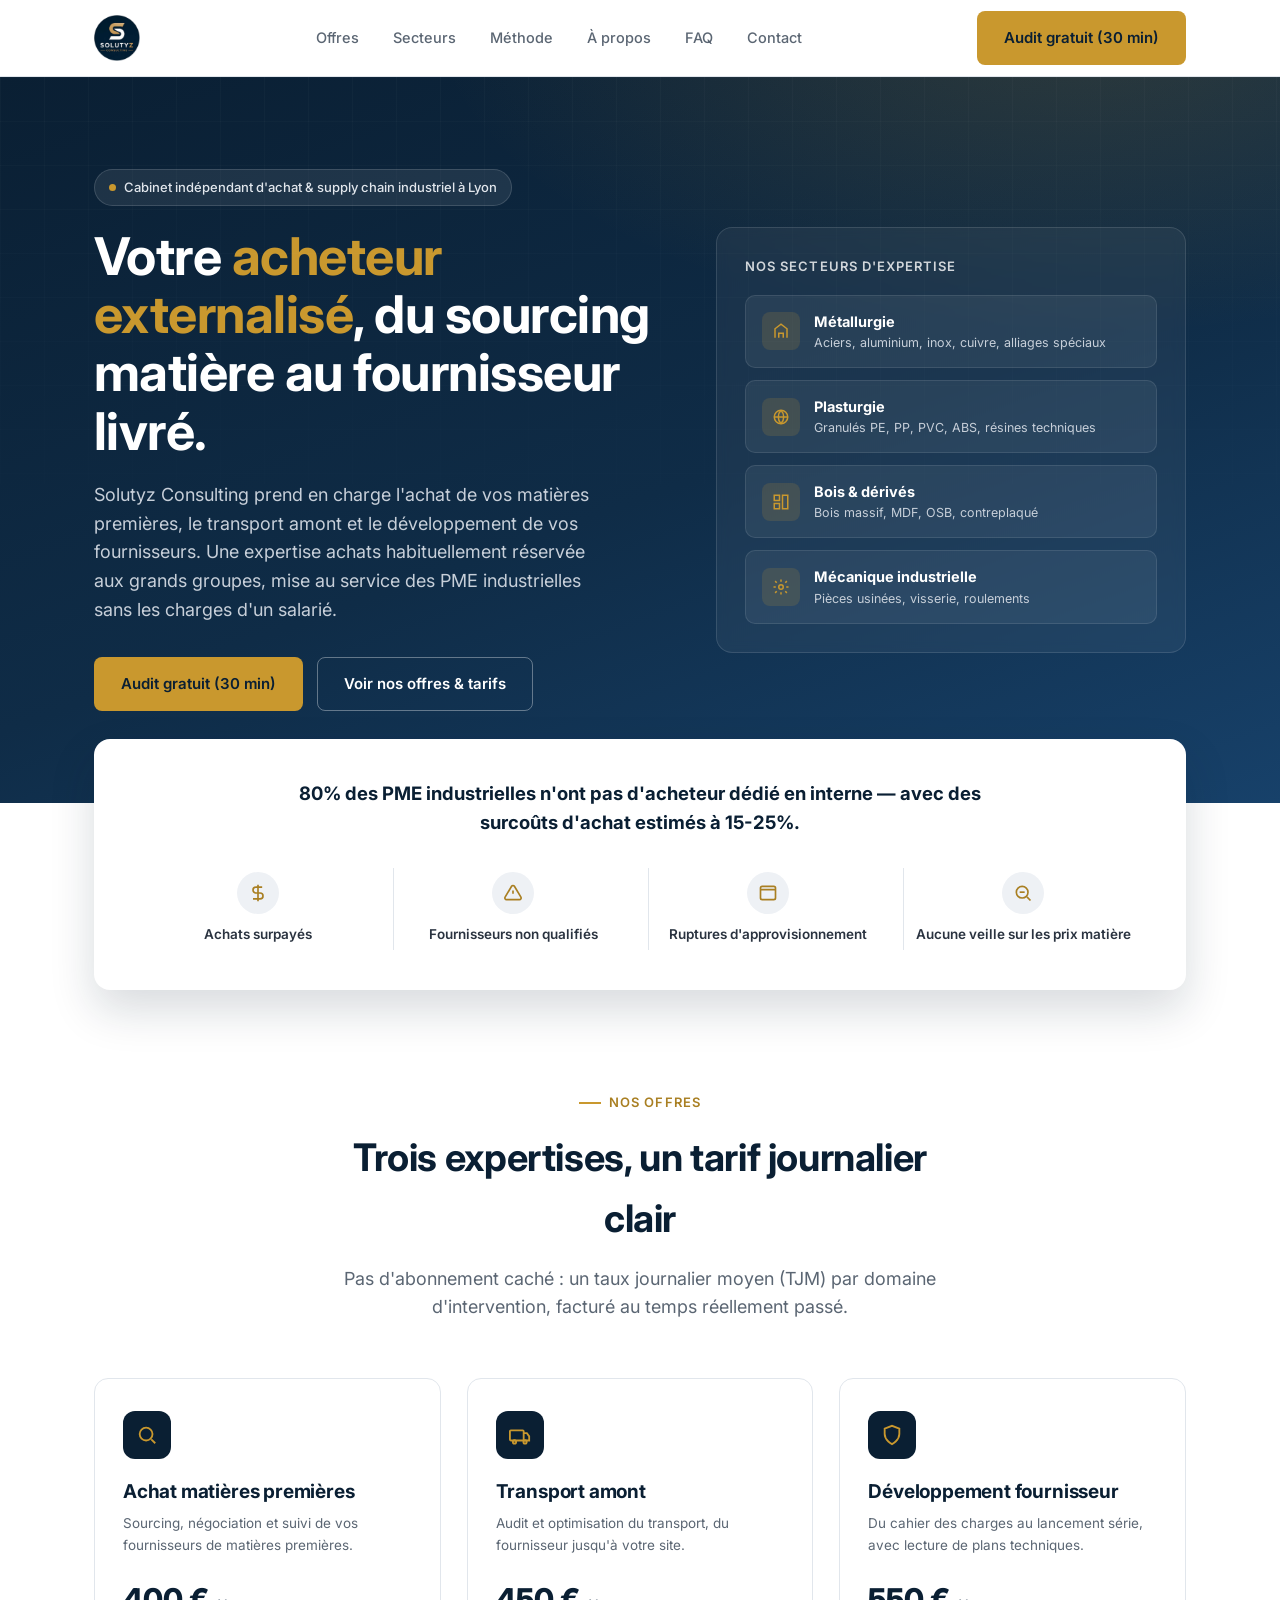
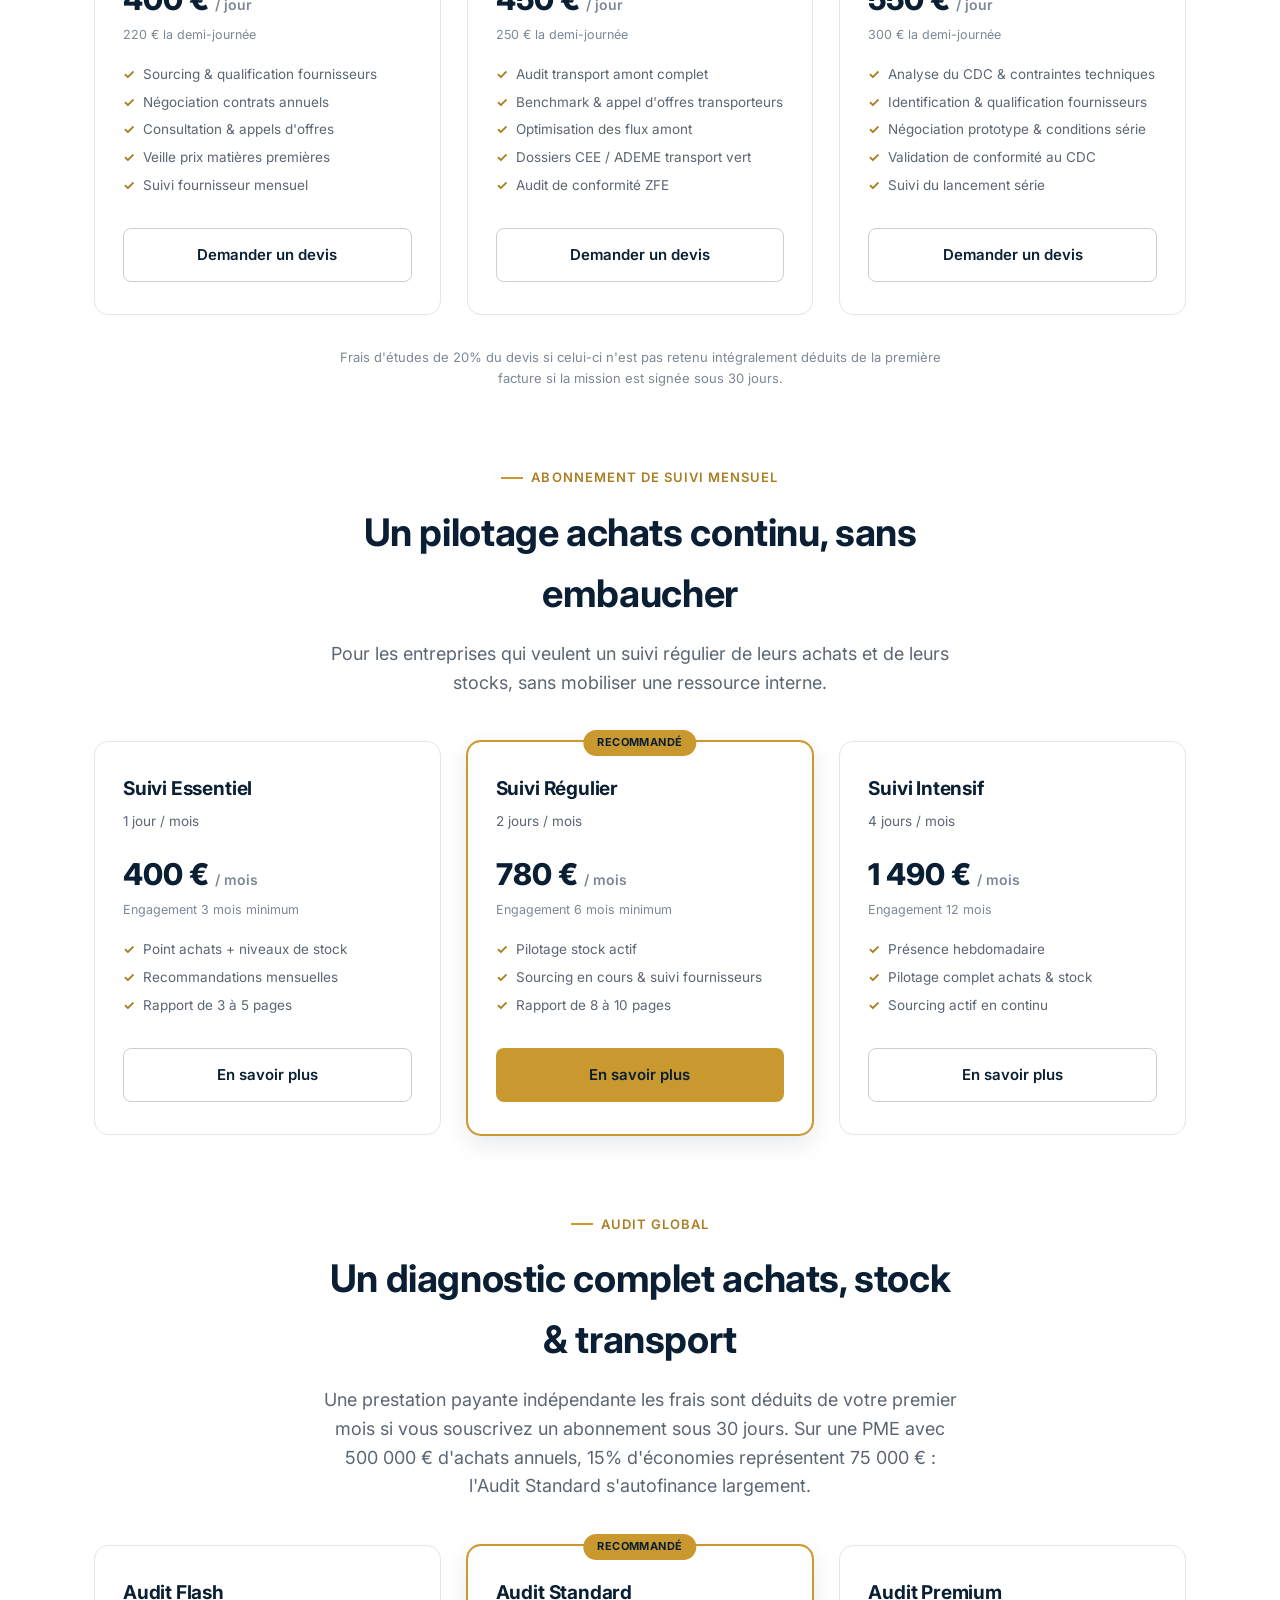
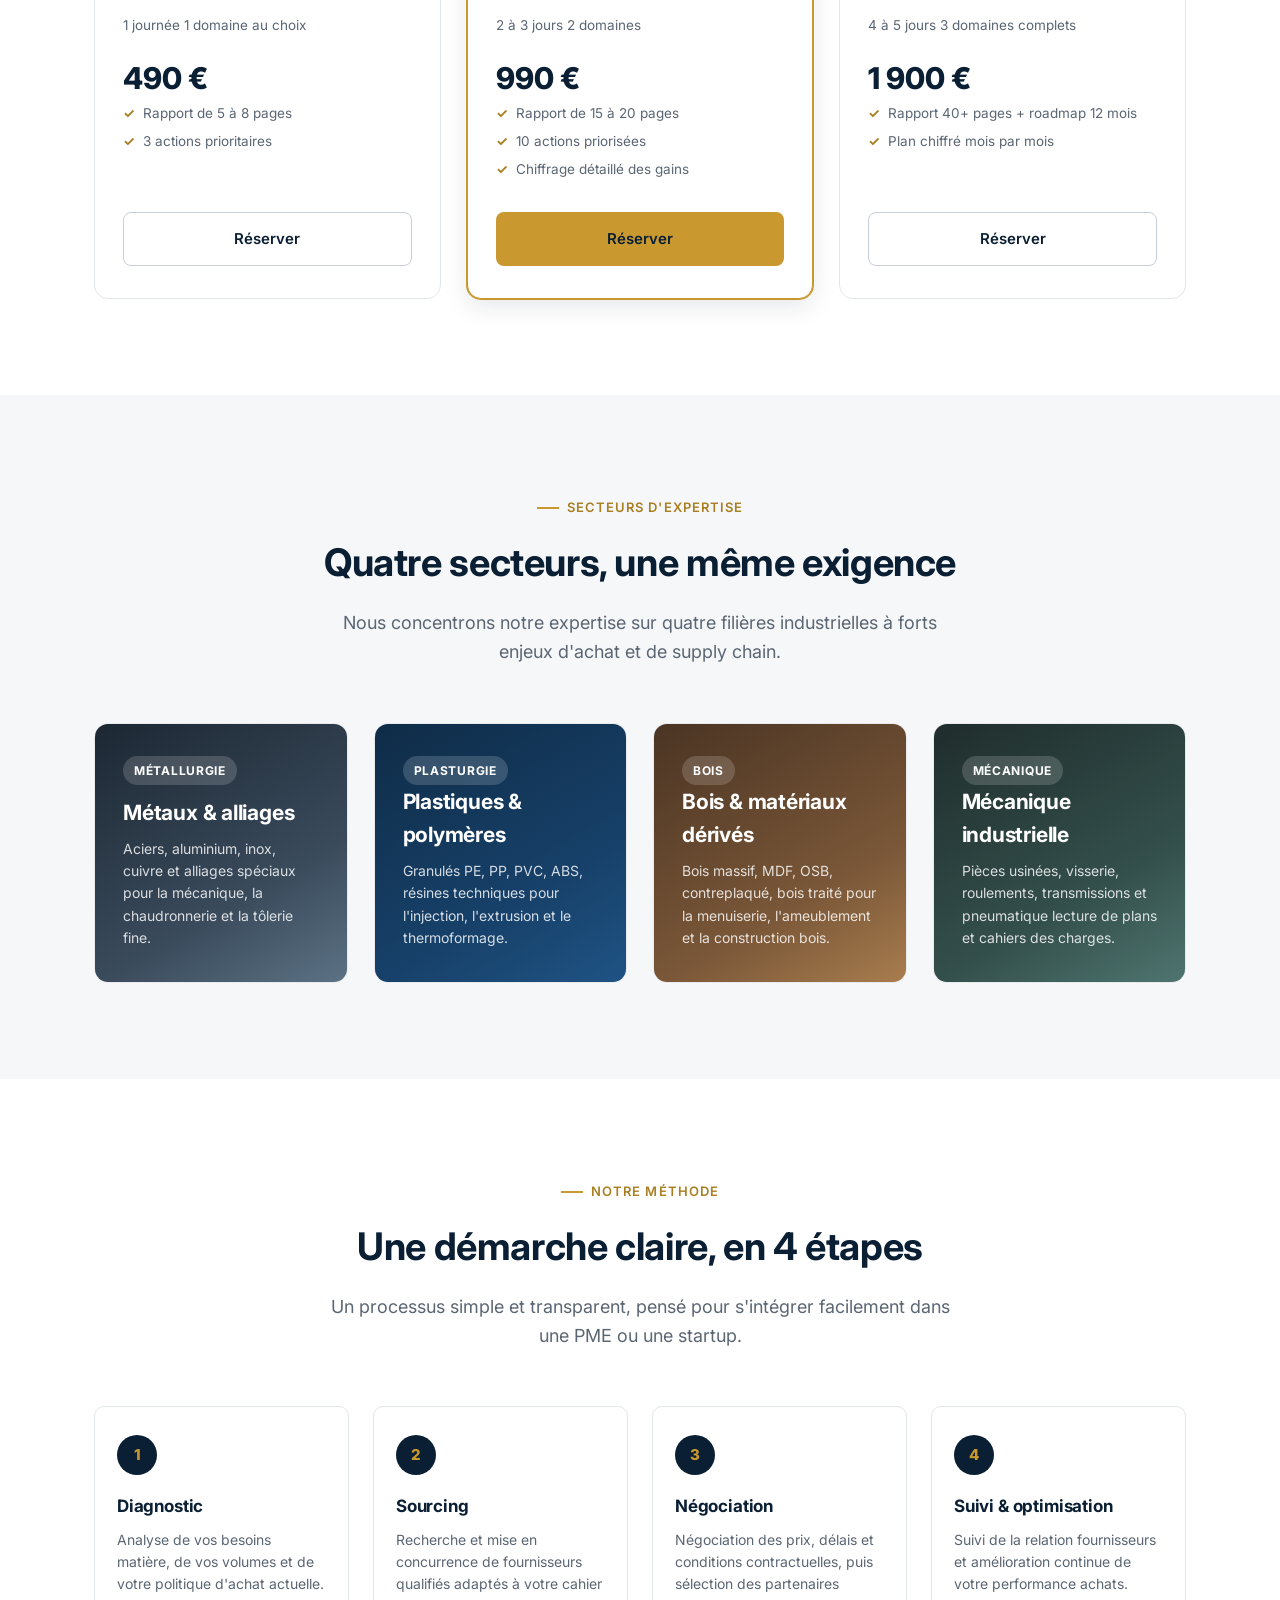
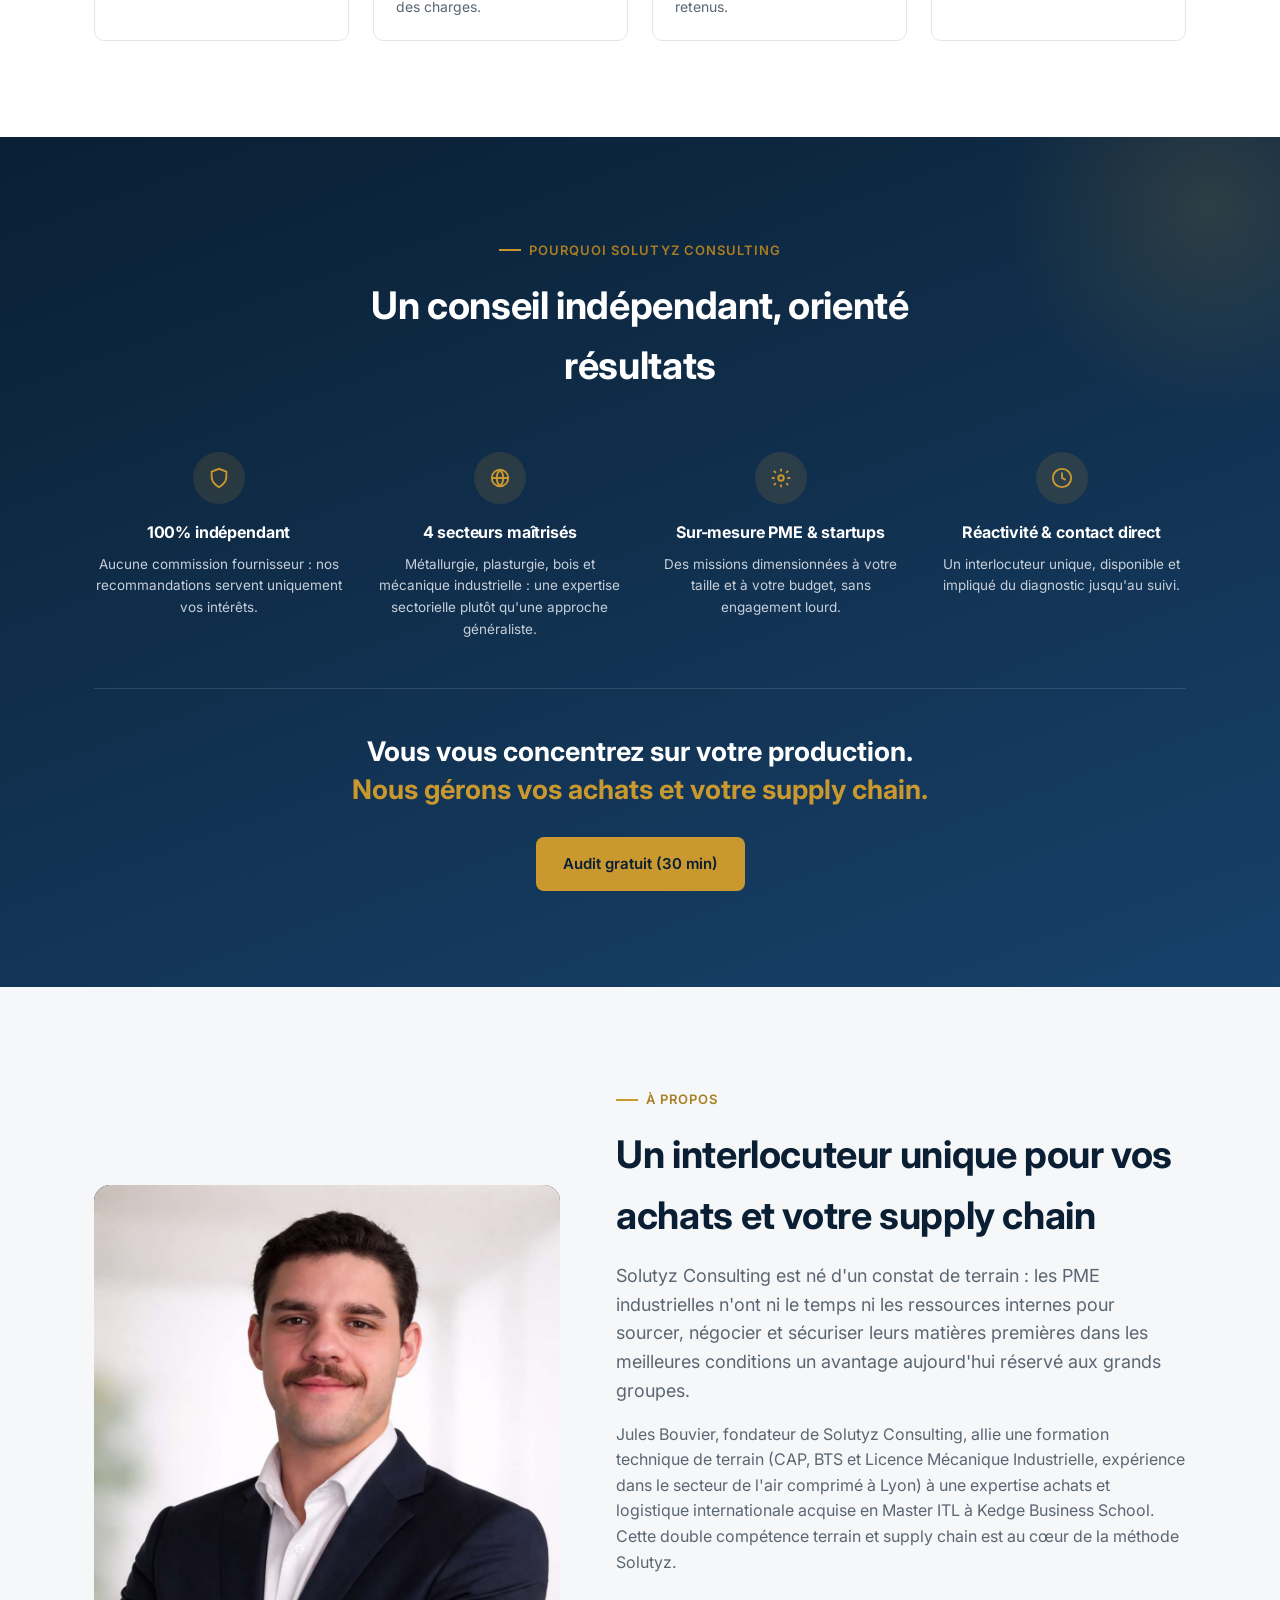
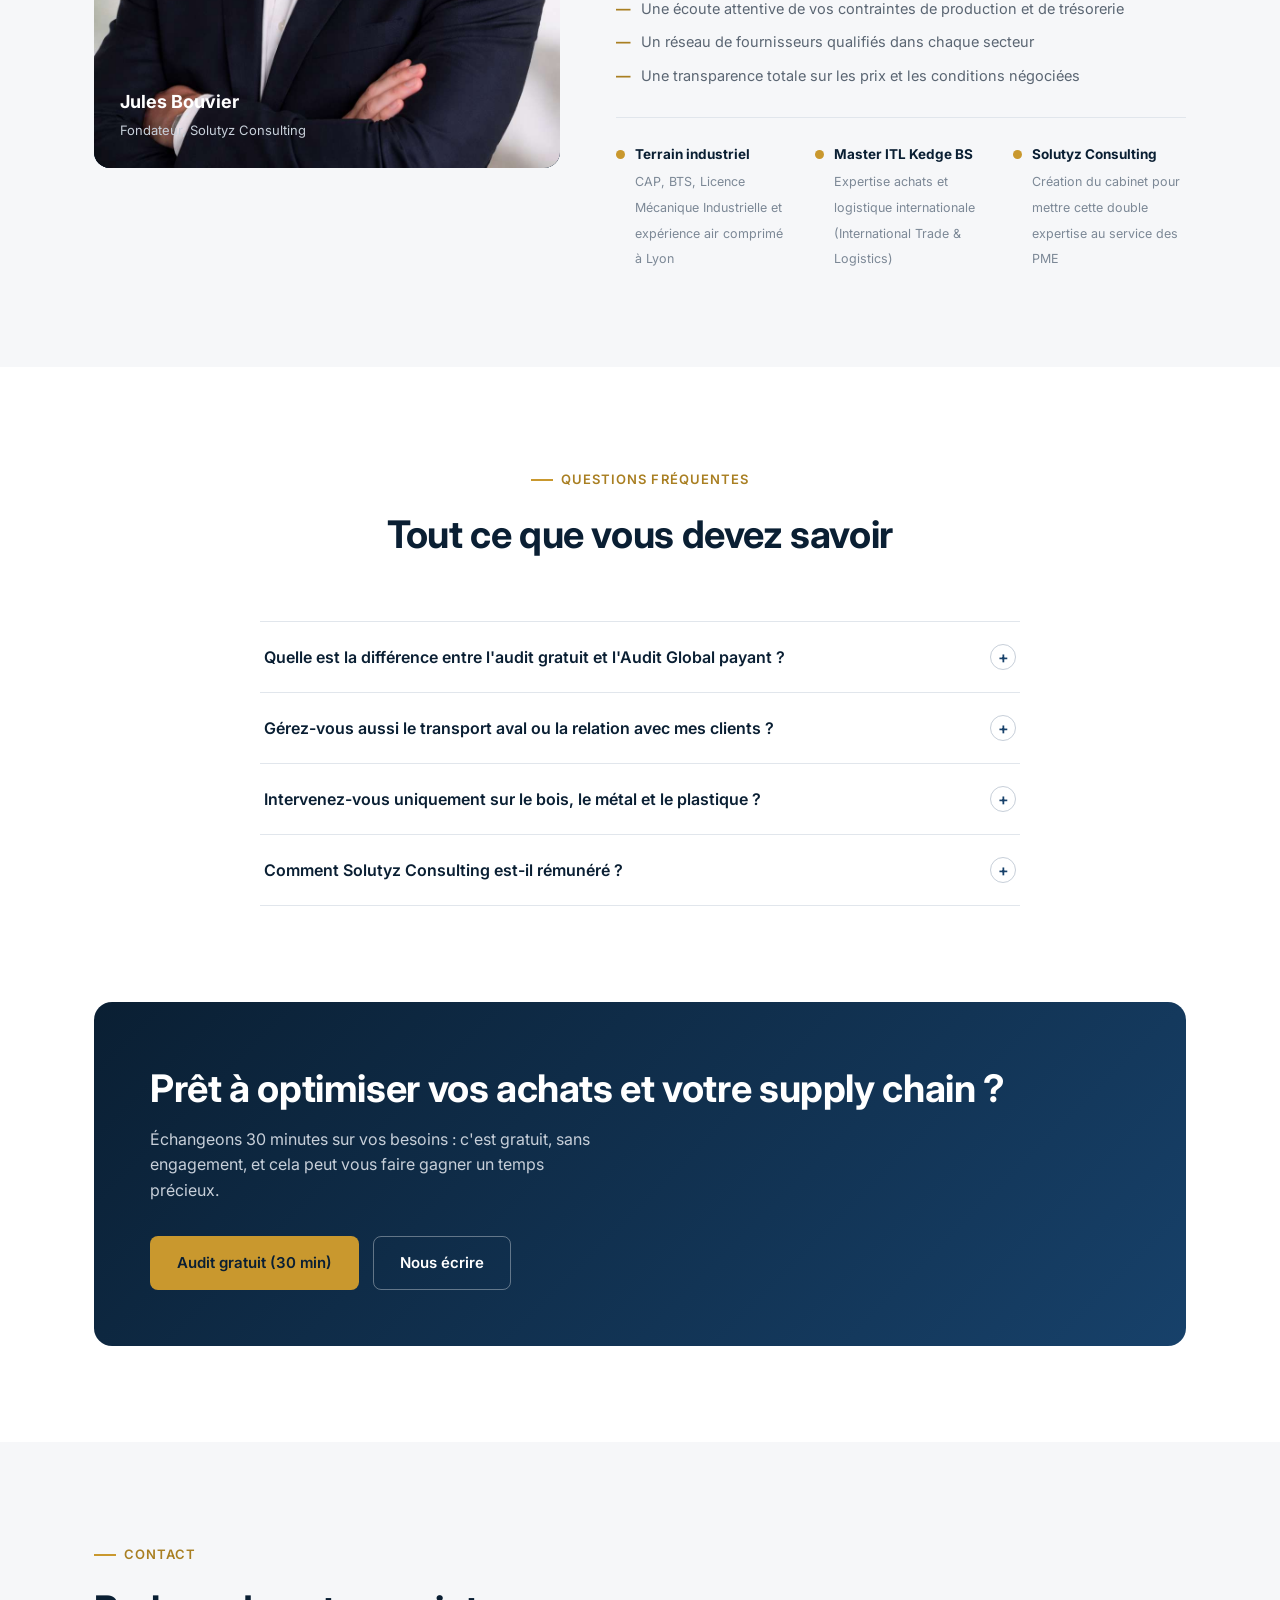
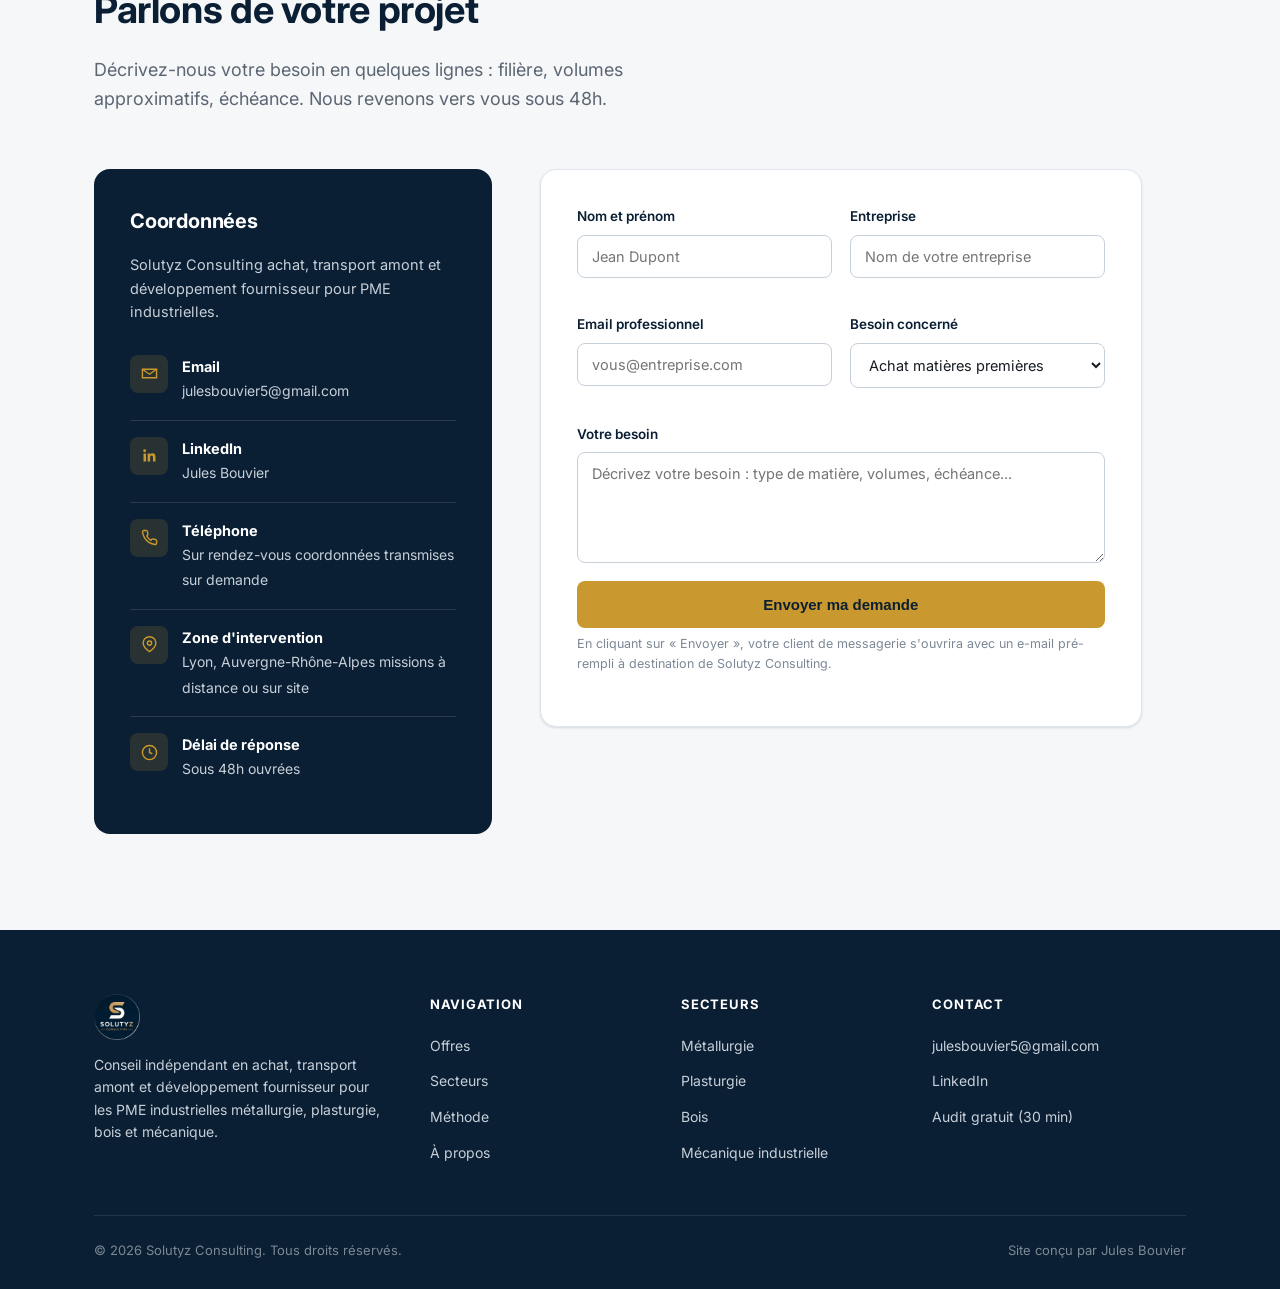
==== commit f0835107: "Update index.html" ====
--- a/index.html
+++ b/index.html
@@ -52,9 +52,9 @@
 <section class="hero" id="accueil">
   <div class="container">
     <div class="hero-content">
-      <span class="hero-badge"><span class="dot"></span> Cabinet indépendant d'achat &amp; supply chain industriel — Lyon</span>
+      <span class="hero-badge"><span class="dot"></span> Cabinet indépendant d'achat &amp; supply chain industriel à Lyon</span>
       <h1>Votre <span class="accent">acheteur externalisé</span>, du sourcing matière au fournisseur livré.</h1>
-      <p class="lead">Solutyz Consulting prend en charge l'achat de vos matières premières, le transport amont et le développement de vos fournisseurs. Une expertise achats habituellement réservée aux grands groupes, mise au service des PME industrielles — sans les charges d'un salarié.</p>
+      <p class="lead">Solutyz Consulting prend en charge l'achat de vos matières premières, le transport amont et le développement de vos fournisseurs. Une expertise achats habituellement réservée aux grands groupes, mise au service des PME industrielles sans les charges d'un salarié.</p>
       <div class="hero-cta">
         <a href="#contact" class="btn btn-primary">Audit gratuit (30 min)</a>
         <a href="#offres" class="btn btn-outline">Voir nos offres &amp; tarifs</a>
@@ -193,7 +193,7 @@
       </div>
     </div>
 
-    <p class="pricing-note">Frais d'études de 20% du devis si celui-ci n'est pas retenu — intégralement déduits de la première facture si la mission est signée sous 30 jours.</p>
+    <p class="pricing-note">Frais d'études de 20% du devis si celui-ci n'est pas retenu intégralement déduits de la première facture si la mission est signée sous 30 jours.</p>
 
     <!-- Abonnements de suivi -->
     <div class="pricing-subgroup">
@@ -250,13 +250,13 @@
       <div class="section-head center reveal subgroup-head">
         <div class="eyebrow" style="justify-content:center">Audit Global</div>
         <h2>Un diagnostic complet achats, stock &amp; transport</h2>
-        <p class="lead">Une prestation payante indépendante — les frais sont déduits de votre premier mois si vous souscrivez un abonnement sous 30 jours. Sur une PME avec 500&nbsp;000&nbsp;€ d'achats annuels, 15% d'économies représentent 75&nbsp;000&nbsp;€ : l'Audit Standard s'autofinance largement.</p>
+        <p class="lead">Une prestation payante indépendante les frais sont déduits de votre premier mois si vous souscrivez un abonnement sous 30 jours. Sur une PME avec 500&nbsp;000&nbsp;€ d'achats annuels, 15% d'économies représentent 75&nbsp;000&nbsp;€ : l'Audit Standard s'autofinance largement.</p>
       </div>
 
       <div class="grid grid-3 pricing-grid">
         <div class="pricing-card reveal">
           <h3>Audit Flash</h3>
-          <p class="p-desc">1 journée — 1 domaine au choix</p>
+          <p class="p-desc">1 journée 1 domaine au choix</p>
           <div class="p-price">490 €</div>
           <ul class="p-features">
             <li>Rapport de 5 à 8 pages</li>
@@ -267,7 +267,7 @@
 
         <div class="pricing-card featured reveal">
           <h3>Audit Standard</h3>
-          <p class="p-desc">2 à 3 jours — 2 domaines</p>
+          <p class="p-desc">2 à 3 jours 2 domaines</p>
           <div class="p-price">990 €</div>
           <ul class="p-features">
             <li>Rapport de 15 à 20 pages</li>
@@ -279,7 +279,7 @@
 
         <div class="pricing-card reveal">
           <h3>Audit Premium</h3>
-          <p class="p-desc">4 à 5 jours — 3 domaines complets</p>
+          <p class="p-desc">4 à 5 jours 3 domaines complets</p>
           <div class="p-price">1 900 €</div>
           <ul class="p-features">
             <li>Rapport 40+ pages + roadmap 12 mois</li>
@@ -323,7 +323,7 @@
       <div class="sector-card mecanique reveal">
         <span class="tag">Mécanique</span>
         <h3>Mécanique industrielle</h3>
-        <p>Pièces usinées, visserie, roulements, transmissions et pneumatique — lecture de plans et cahiers des charges.</p>
+        <p>Pièces usinées, visserie, roulements, transmissions et pneumatique lecture de plans et cahiers des charges.</p>
       </div>
     </div>
   </div>
@@ -416,8 +416,8 @@
       <div class="reveal">
         <div class="eyebrow">À propos</div>
         <h2>Un interlocuteur unique pour vos achats et votre supply chain</h2>
-        <p class="lead">Solutyz Consulting est né d'un constat de terrain : les PME industrielles n'ont ni le temps ni les ressources internes pour sourcer, négocier et sécuriser leurs matières premières dans les meilleures conditions — un avantage aujourd'hui réservé aux grands groupes.</p>
-        <p>Jules Bouvier, fondateur de Solutyz Consulting, allie une formation technique de terrain (CAP, BTS et Licence Mécanique Industrielle, expérience dans le secteur de l'air comprimé à Lyon) à une expertise achats et logistique internationale acquise en Master ITL à Kedge Business School. Cette double compétence — terrain et supply chain — est au cœur de la méthode Solutyz.</p>
+        <p class="lead">Solutyz Consulting est né d'un constat de terrain : les PME industrielles n'ont ni le temps ni les ressources internes pour sourcer, négocier et sécuriser leurs matières premières dans les meilleures conditions un avantage aujourd'hui réservé aux grands groupes.</p>
+        <p>Jules Bouvier, fondateur de Solutyz Consulting, allie une formation technique de terrain (CAP, BTS et Licence Mécanique Industrielle, expérience dans le secteur de l'air comprimé à Lyon) à une expertise achats et logistique internationale acquise en Master ITL à Kedge Business School. Cette double compétence terrain et supply chain est au cœur de la méthode Solutyz.</p>
         <ul class="about-quote-list">
           <li>Une écoute attentive de vos contraintes de production et de trésorerie</li>
           <li>Un réseau de fournisseurs qualifiés dans chaque secteur</li>
@@ -431,7 +431,7 @@
           </div>
           <div class="mini-step">
             <span class="dot"></span>
-            <div><strong>Master ITL — Kedge BS</strong><span>Expertise achats et logistique internationale (International Trade &amp; Logistics)</span></div>
+            <div><strong>Master ITL Kedge BS</strong><span>Expertise achats et logistique internationale (International Trade &amp; Logistics)</span></div>
           </div>
           <div class="mini-step">
             <span class="dot"></span>
@@ -456,13 +456,13 @@
         <button class="faq-question">Quelle est la différence entre l'audit gratuit et l'Audit Global payant ?
           <span class="plus">+</span>
         </button>
-        <div class="faq-answer"><p>L'audit gratuit est un échange de 30 minutes pour comprendre votre besoin et identifier vos principaux leviers, sans engagement. L'Audit Global (490 à 1 900 €) est un diagnostic approfondi et documenté de vos achats, stocks et transport amont, avec un rapport détaillé et une roadmap chiffrée — ses frais sont déduits de votre première facture si vous signez une mission sous 30 jours.</p></div>
+        <div class="faq-answer"><p>L'audit gratuit est un échange de 30 minutes pour comprendre votre besoin et identifier vos principaux leviers, sans engagement. L'Audit Global (490 à 1 900 €) est un diagnostic approfondi et documenté de vos achats, stocks et transport amont, avec un rapport détaillé et une roadmap chiffrée ses frais sont déduits de votre première facture si vous signez une mission sous 30 jours.</p></div>
       </div>
       <div class="faq-item reveal">
         <button class="faq-question">Gérez-vous aussi le transport aval ou la relation avec mes clients ?
           <span class="plus">+</span>
         </button>
-        <div class="faq-answer"><p>Non. Notre périmètre s'arrête au transport amont, du fournisseur jusqu'à votre site. La relation avec vos clients, le transport aval, la facturation et le SAV client final restent entièrement de votre ressort — c'est votre valeur ajoutée.</p></div>
+        <div class="faq-answer"><p>Non. Notre périmètre s'arrête au transport amont, du fournisseur jusqu'à votre site. La relation avec vos clients, le transport aval, la facturation et le SAV client final restent entièrement de votre ressort c'est votre valeur ajoutée.</p></div>
       </div>
       <div class="faq-item reveal">
         <button class="faq-question">Intervenez-vous uniquement sur le bois, le métal et le plastique ?
@@ -474,7 +474,7 @@
         <button class="faq-question">Comment Solutyz Consulting est-il rémunéré ?
           <span class="plus">+</span>
         </button>
-        <div class="faq-answer"><p>Au taux journalier moyen selon le domaine (400 à 550 €/jour), en abonnement de suivi mensuel, ou via l'Audit Global — jamais par commission fournisseur, pour garantir des recommandations 100% indépendantes.</p></div>
+        <div class="faq-answer"><p>Au taux journalier moyen selon le domaine (400 à 550 €/jour), en abonnement de suivi mensuel, ou via l'Audit Global jamais par commission fournisseur, pour garantir des recommandations 100% indépendantes.</p></div>
       </div>
     </div>
   </div>
@@ -508,7 +508,7 @@
     <div class="contact-wrap">
       <div class="contact-info-card reveal">
         <h3>Coordonnées</h3>
-        <p>Solutyz Consulting — achat, transport amont et développement fournisseur pour PME industrielles.</p>
+        <p>Solutyz Consulting achat, transport amont et développement fournisseur pour PME industrielles.</p>
 
         <div class="contact-row">
           <span class="icon"><svg width="17" height="17" viewBox="0 0 24 24" fill="none" stroke="currentColor" stroke-width="2"><path d="M4 4h16v16H4z" opacity="0"/><path d="M22 6l-10 7L2 6"/><path d="M2 6h20v12H2z"/></svg></span>
@@ -530,7 +530,7 @@
           <span class="icon"><svg width="17" height="17" viewBox="0 0 24 24" fill="none" stroke="currentColor" stroke-width="2"><path d="M22 16.9v3a2 2 0 0 1-2.2 2 19.8 19.8 0 0 1-8.6-3 19.5 19.5 0 0 1-6-6 19.8 19.8 0 0 1-3-8.7A2 2 0 0 1 4.1 2h3a2 2 0 0 1 2 1.7c.1.9.3 1.8.6 2.7a2 2 0 0 1-.4 2.1L8 9.9a16 16 0 0 0 6 6l1.4-1.4a2 2 0 0 1 2.1-.4c.9.3 1.8.5 2.7.6a2 2 0 0 1 1.8 2z"/></svg></span>
           <div>
             <strong>Téléphone</strong>
-            <span>Sur rendez-vous — coordonnées transmises sur demande</span>
+            <span>Sur rendez-vous coordonnées transmises sur demande</span>
           </div>
         </div>
 
@@ -538,7 +538,7 @@
           <span class="icon"><svg width="17" height="17" viewBox="0 0 24 24" fill="none" stroke="currentColor" stroke-width="2"><path d="M21 10c0 6-9 12-9 12s-9-6-9-12a9 9 0 0 1 18 0z"/><circle cx="12" cy="10" r="3"/></svg></span>
           <div>
             <strong>Zone d'intervention</strong>
-            <span>Lyon, Auvergne-Rhône-Alpes — missions à distance ou sur site</span>
+            <span>Lyon, Auvergne-Rhône-Alpes missions à distance ou sur site</span>
           </div>
         </div>
 
@@ -601,7 +601,7 @@
             <img src="assets/img/logo.png" alt="Solutyz Consulting" width="100" height="100">
           </span>
         </a>
-        <p>Conseil indépendant en achat, transport amont et développement fournisseur pour les PME industrielles — métallurgie, plasturgie, bois et mécanique.</p>
+        <p>Conseil indépendant en achat, transport amont et développement fournisseur pour les PME industrielles métallurgie, plasturgie, bois et mécanique.</p>
       </div>
 
       <div>
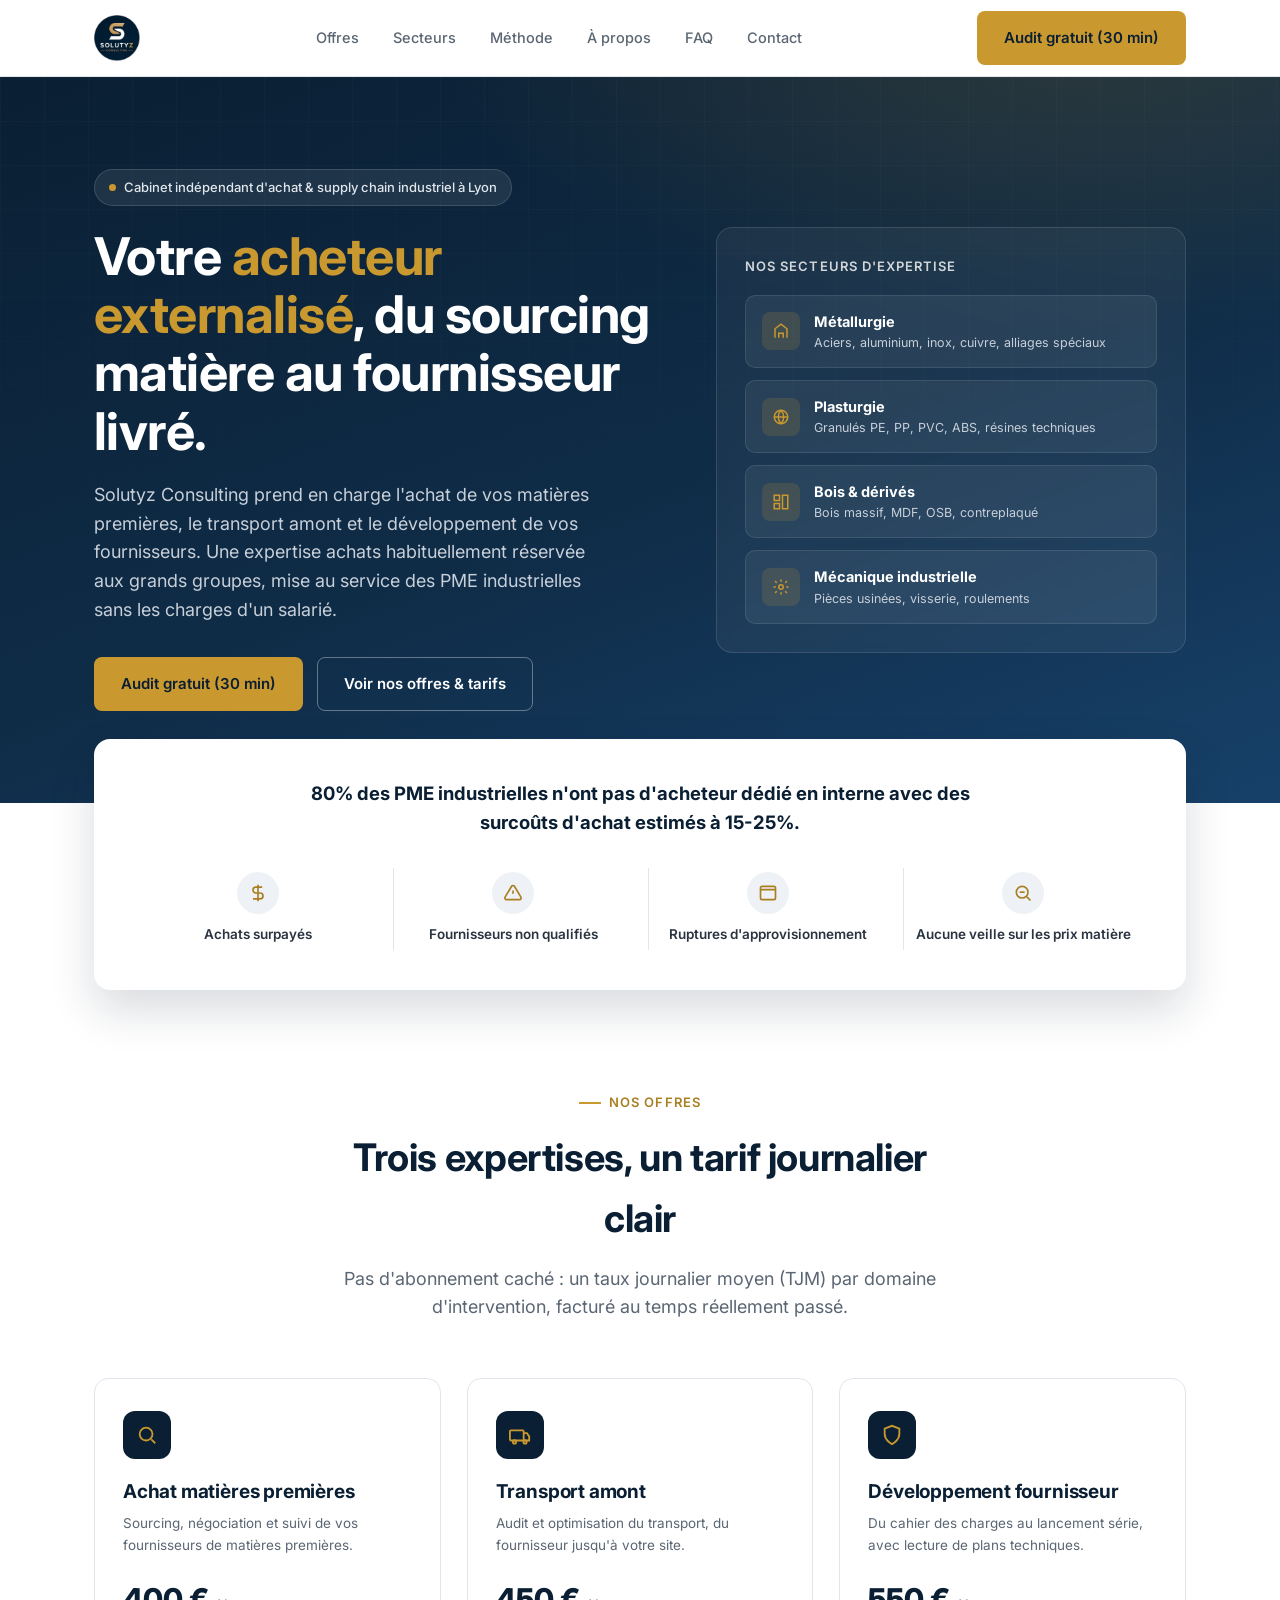
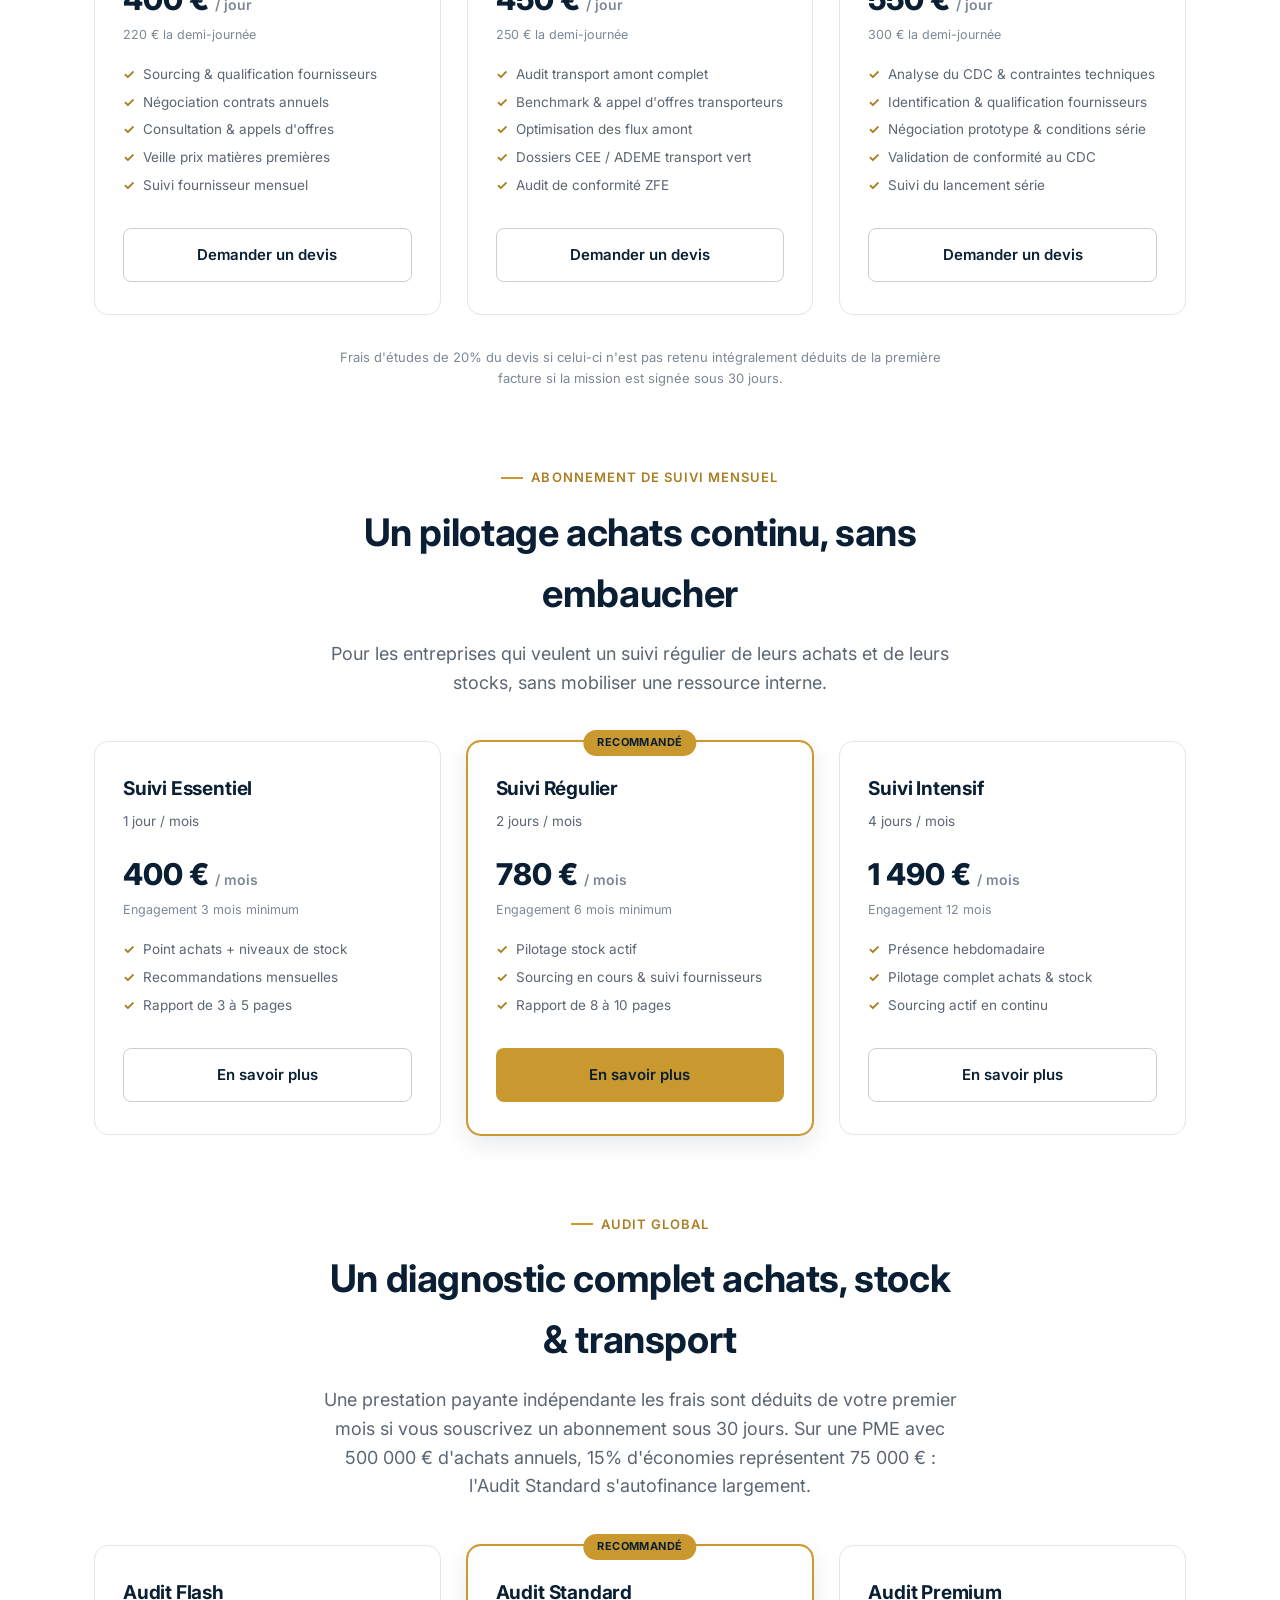
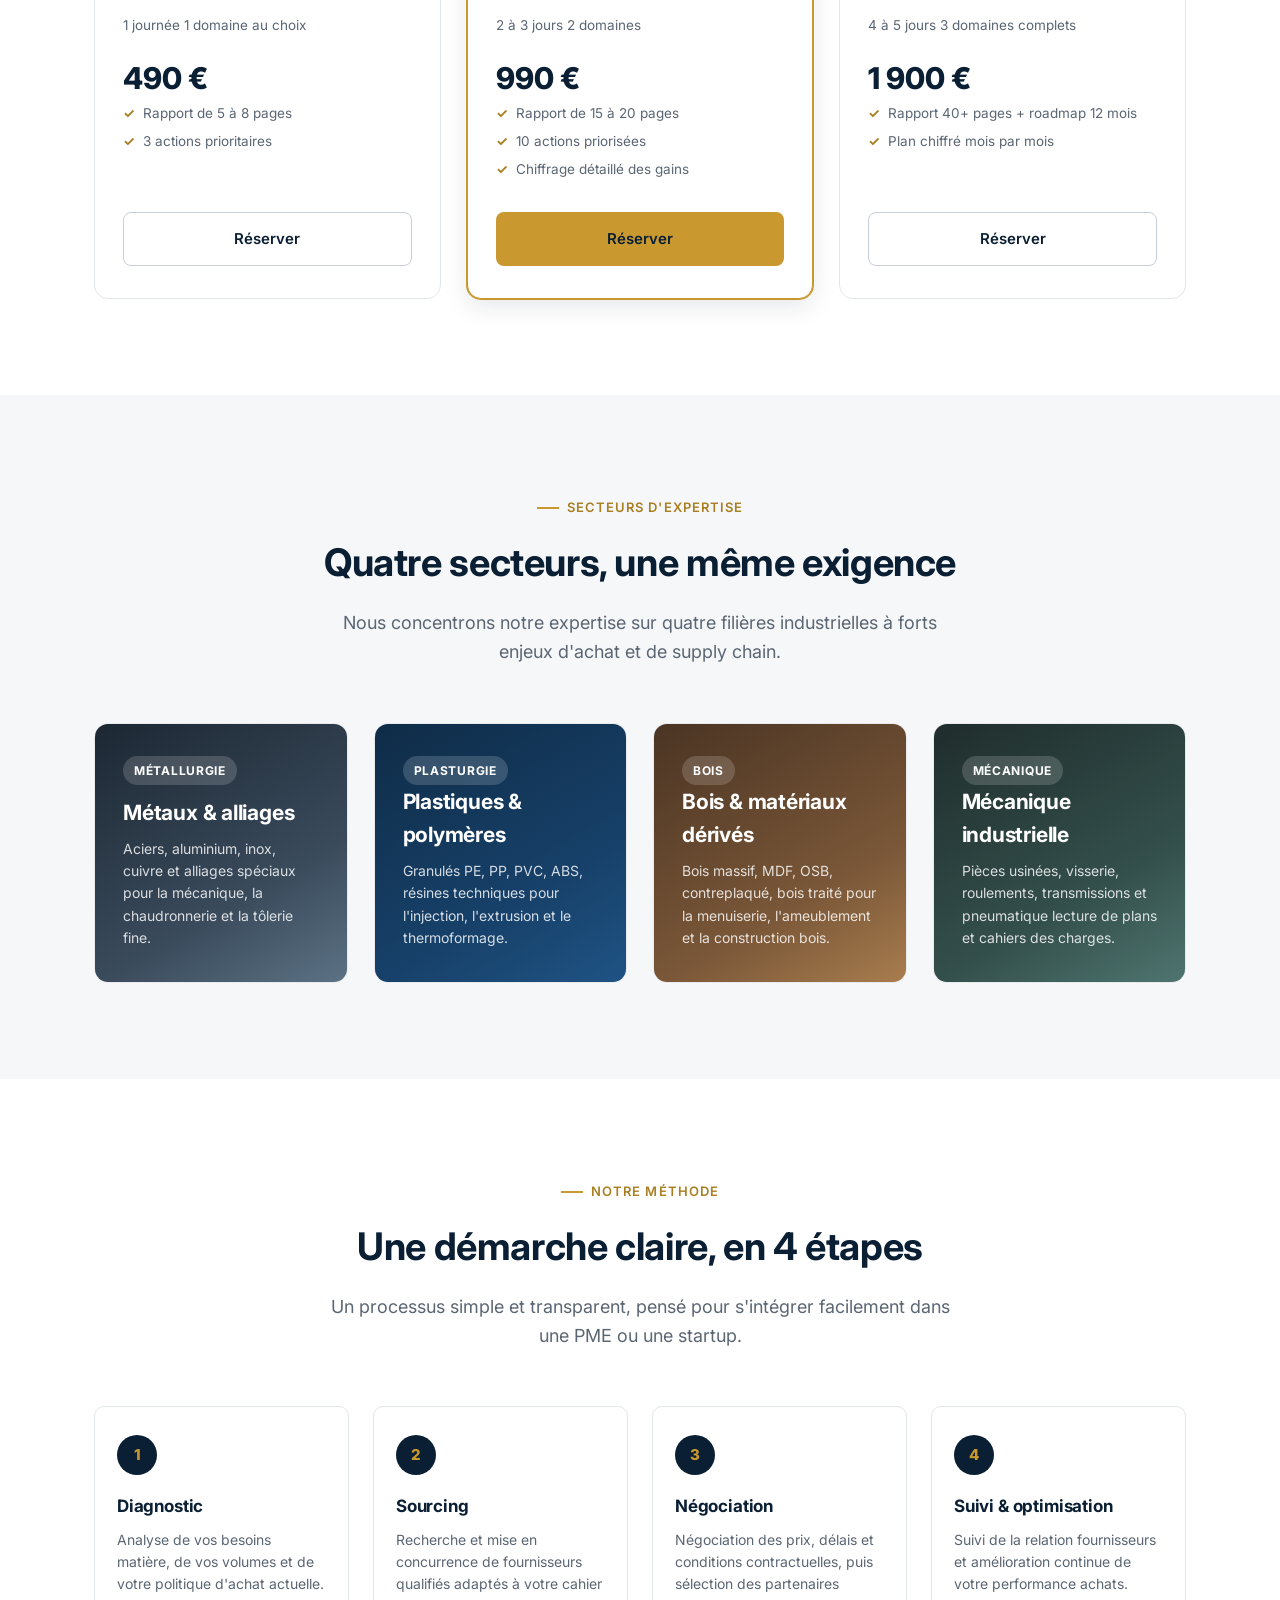
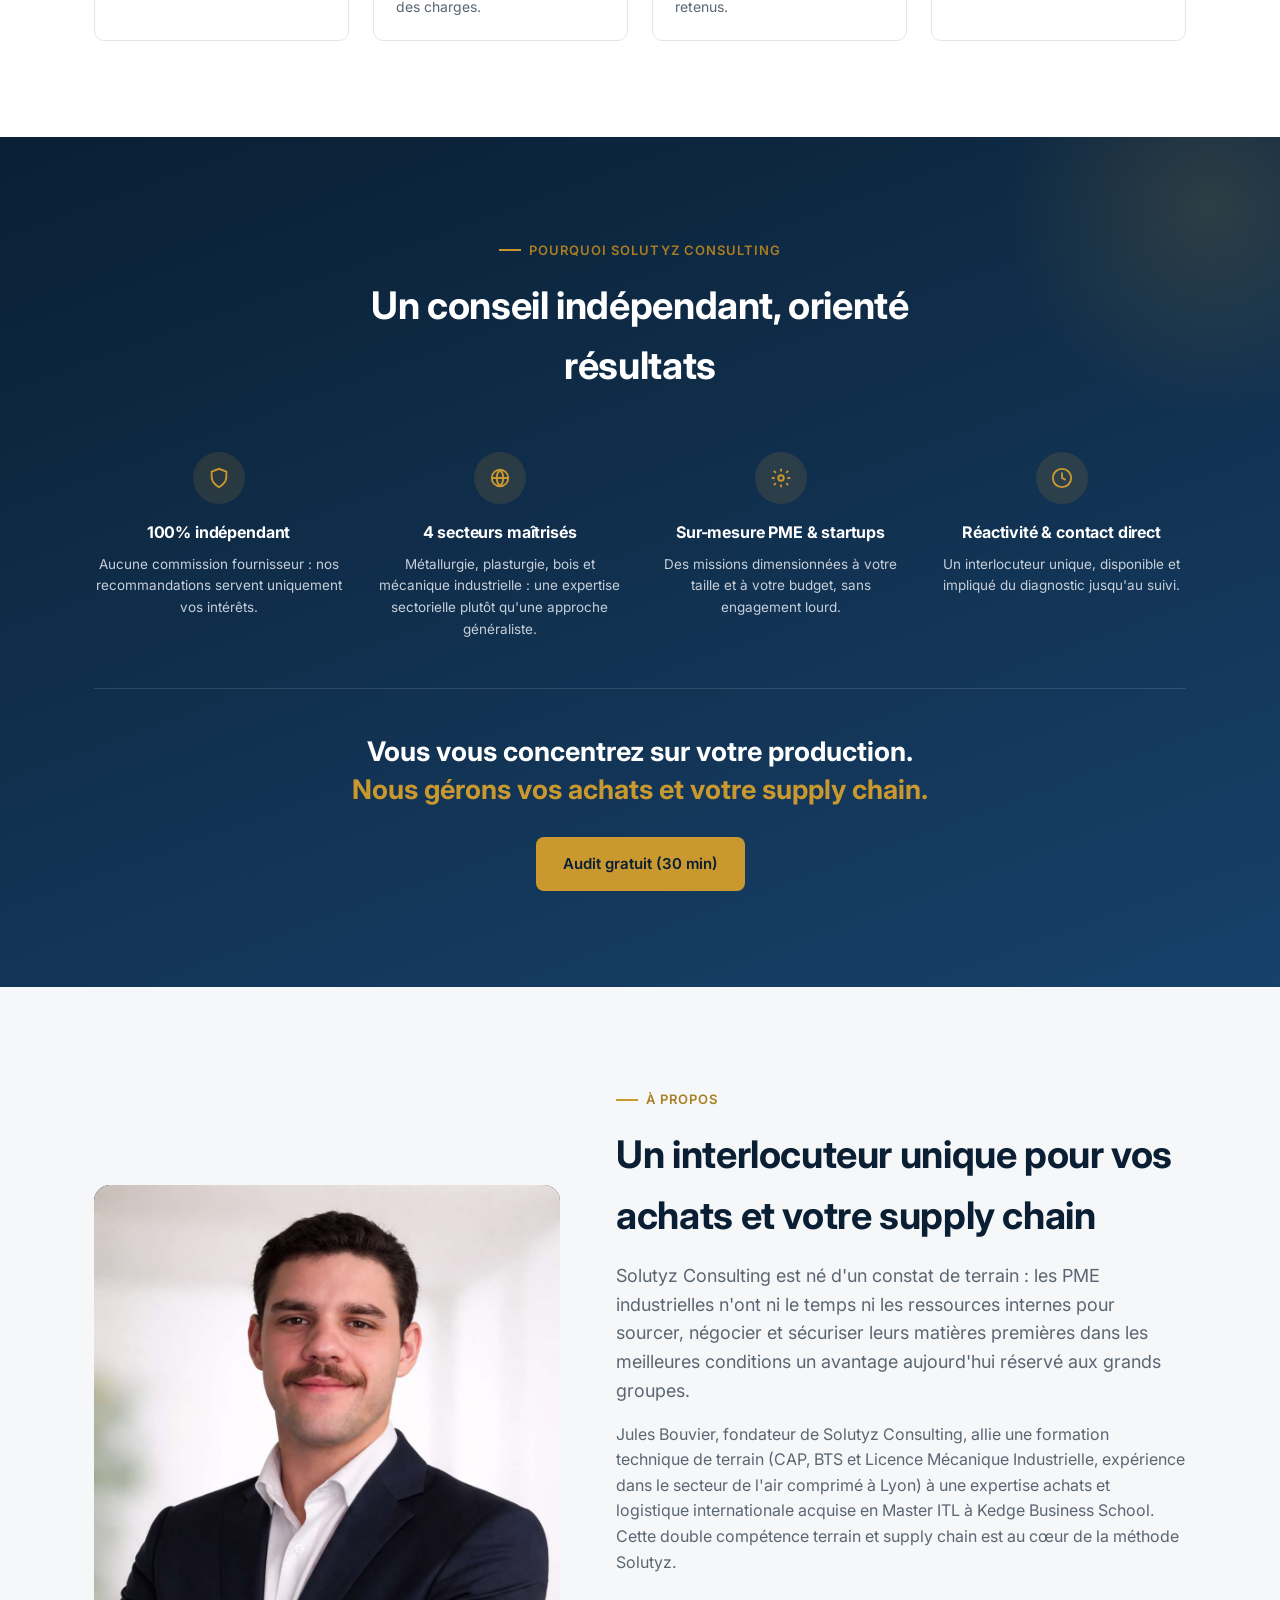
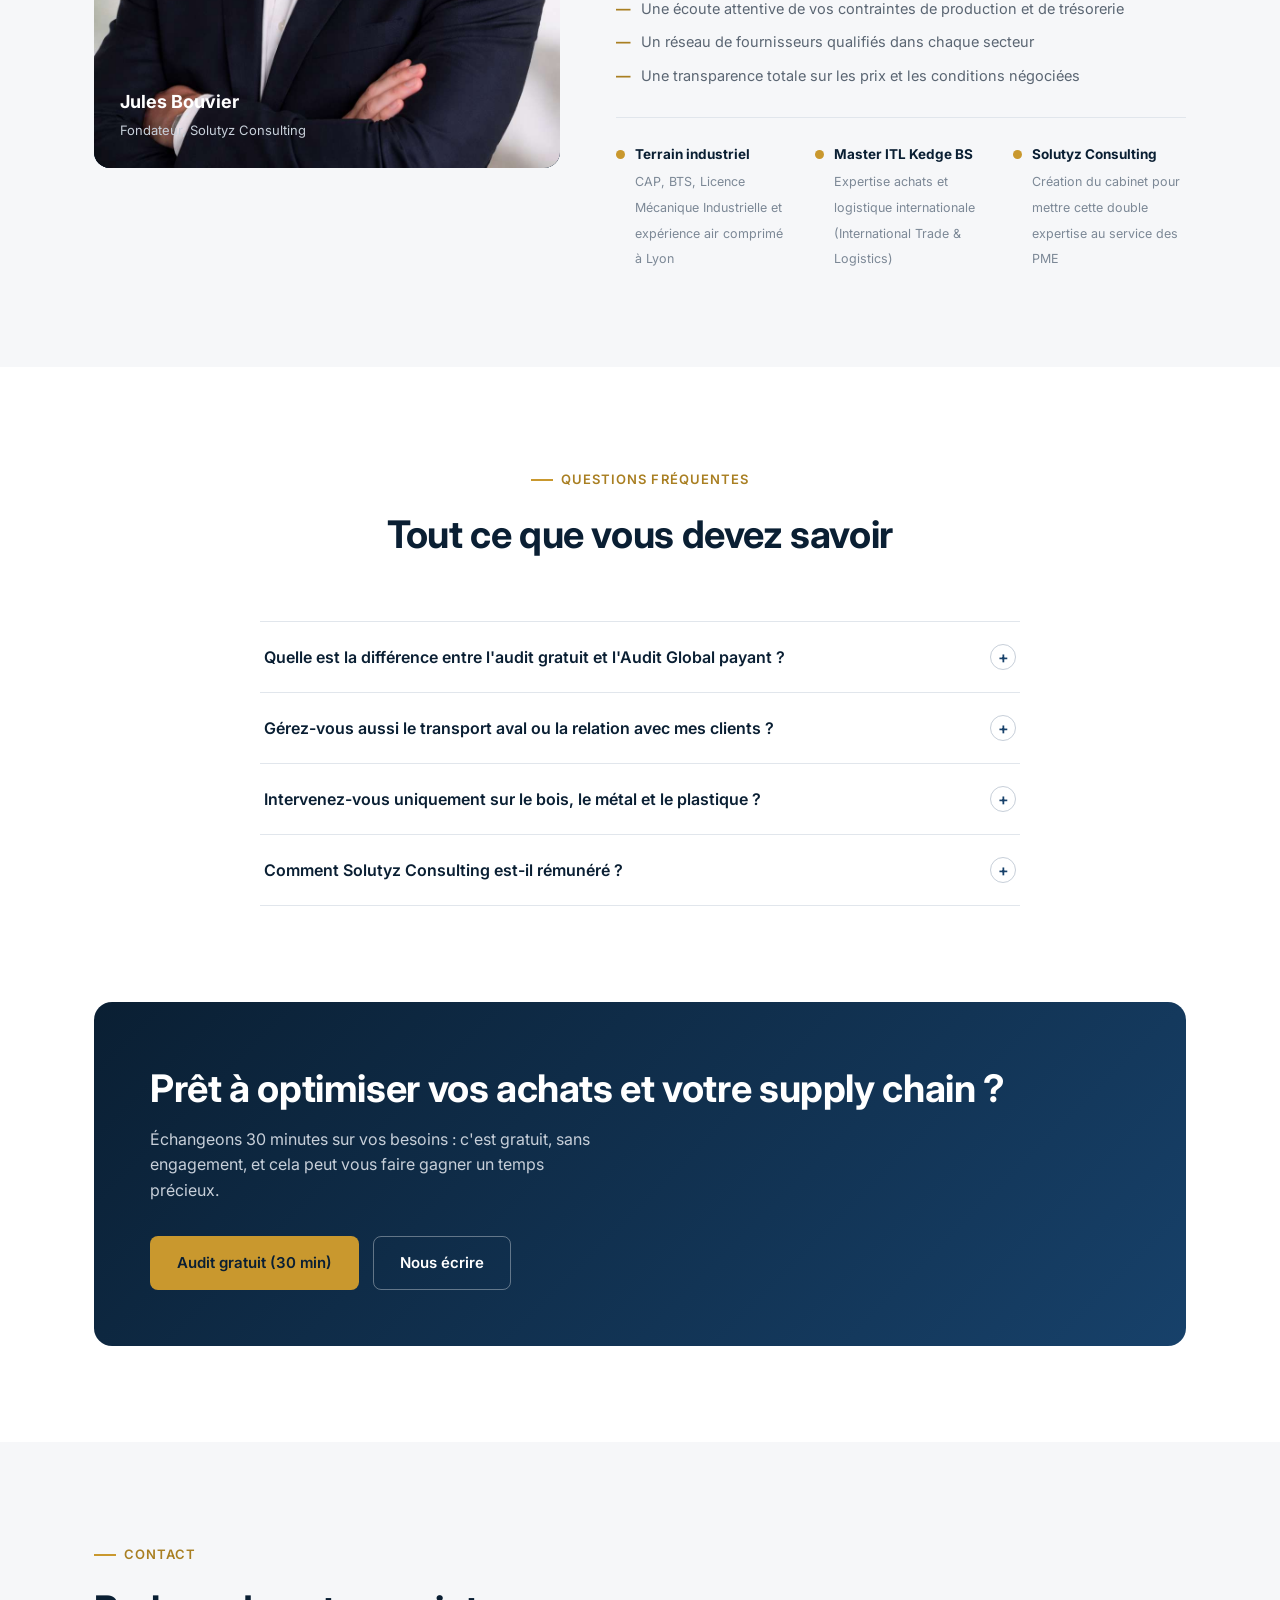
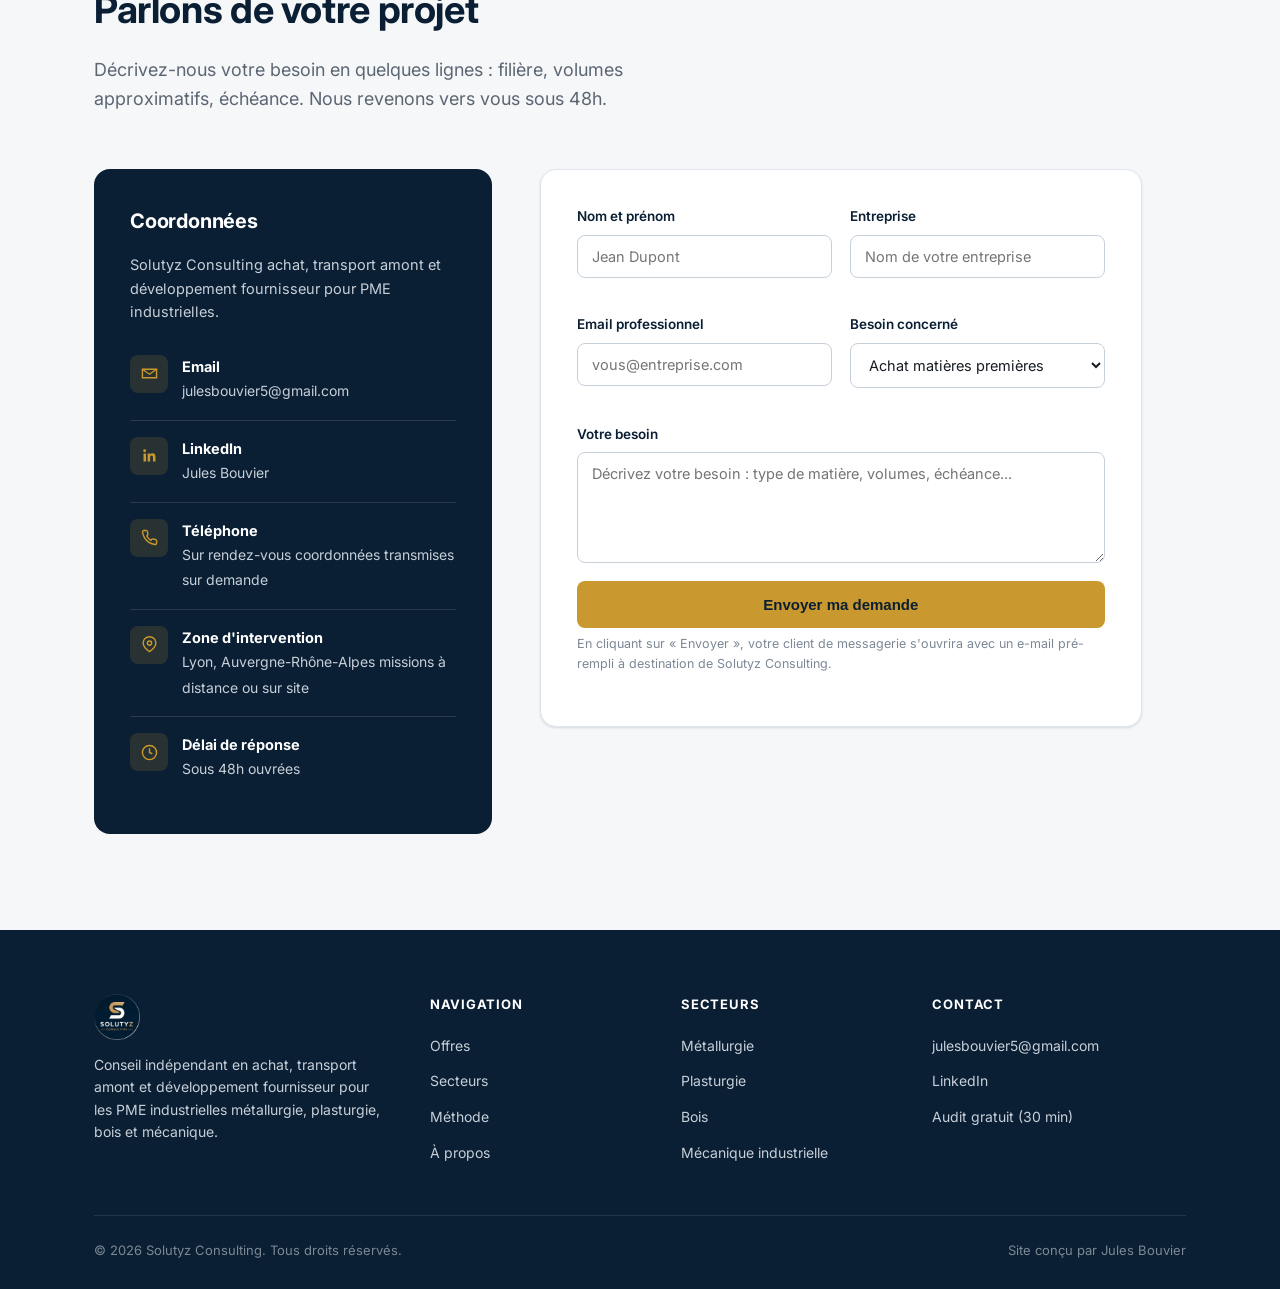
==== commit 55dea71a: "Update index.html" ====
--- a/index.html
+++ b/index.html
@@ -3,14 +3,14 @@
 <head>
 <meta charset="UTF-8">
 <meta name="viewport" content="width=device-width, initial-scale=1.0">
-<title>Solutyz Consulting — Achat & Supply Chain industriel pour PME</title>
-<meta name="description" content="Solutyz Consulting accompagne les PME industrielles dans l'achat de matières premières, le transport amont et le développement fournisseur — bois, métallurgie, plasturgie et mécanique industrielle. Basé à Lyon, Auvergne-Rhône-Alpes.">
+<title>Solutyz Consulting - Achat & Supply Chain industriel pour PME</title>
+<meta name="description" content="Solutyz Consulting accompagne les PME industrielles dans l'achat de matières premières, le transport amont et le développement fournisseur bois, métallurgie, plasturgie et mécanique industrielle. Basé à Lyon, Auvergne-Rhône-Alpes.">
 <meta name="theme-color" content="#0a1f33">
 
 <!-- Open Graph -->
 <meta property="og:type" content="website">
-<meta property="og:title" content="Solutyz Consulting — Achat & Supply Chain industriel">
-<meta property="og:description" content="Achat de matières premières, transport amont et développement fournisseur pour PME industrielles — Bois, Métallurgie, Plasturgie, Mécanique.">
+<meta property="og:title" content="Solutyz Consulting Achat & Supply Chain industriel">
+<meta property="og:description" content="Achat de matières premières, transport amont et développement fournisseur pour PME industrielles Bois, Métallurgie, Plasturgie, Mécanique.">
 
 <link rel="preconnect" href="https://fonts.googleapis.com">
 <link rel="preconnect" href="https://fonts.gstatic.com" crossorigin>
@@ -111,7 +111,7 @@
 <section class="pain-points">
   <div class="container">
     <div class="pain-card reveal">
-      <p class="pain-headline">80% des PME industrielles n'ont pas d'acheteur dédié en interne — avec des surcoûts d'achat estimés à 15-25%.</p>
+      <p class="pain-headline">80% des PME industrielles n'ont pas d'acheteur dédié en interne avec des surcoûts d'achat estimés à 15-25%.</p>
       <div class="pain-grid">
         <div class="pain-item">
           <span class="pain-icon"><svg width="20" height="20" viewBox="0 0 24 24" fill="none" stroke="currentColor" stroke-width="2"><path d="M12 2v20M17 5H9.5a3.5 3.5 0 0 0 0 7h5a3.5 3.5 0 0 1 0 7H6"/></svg></span>
